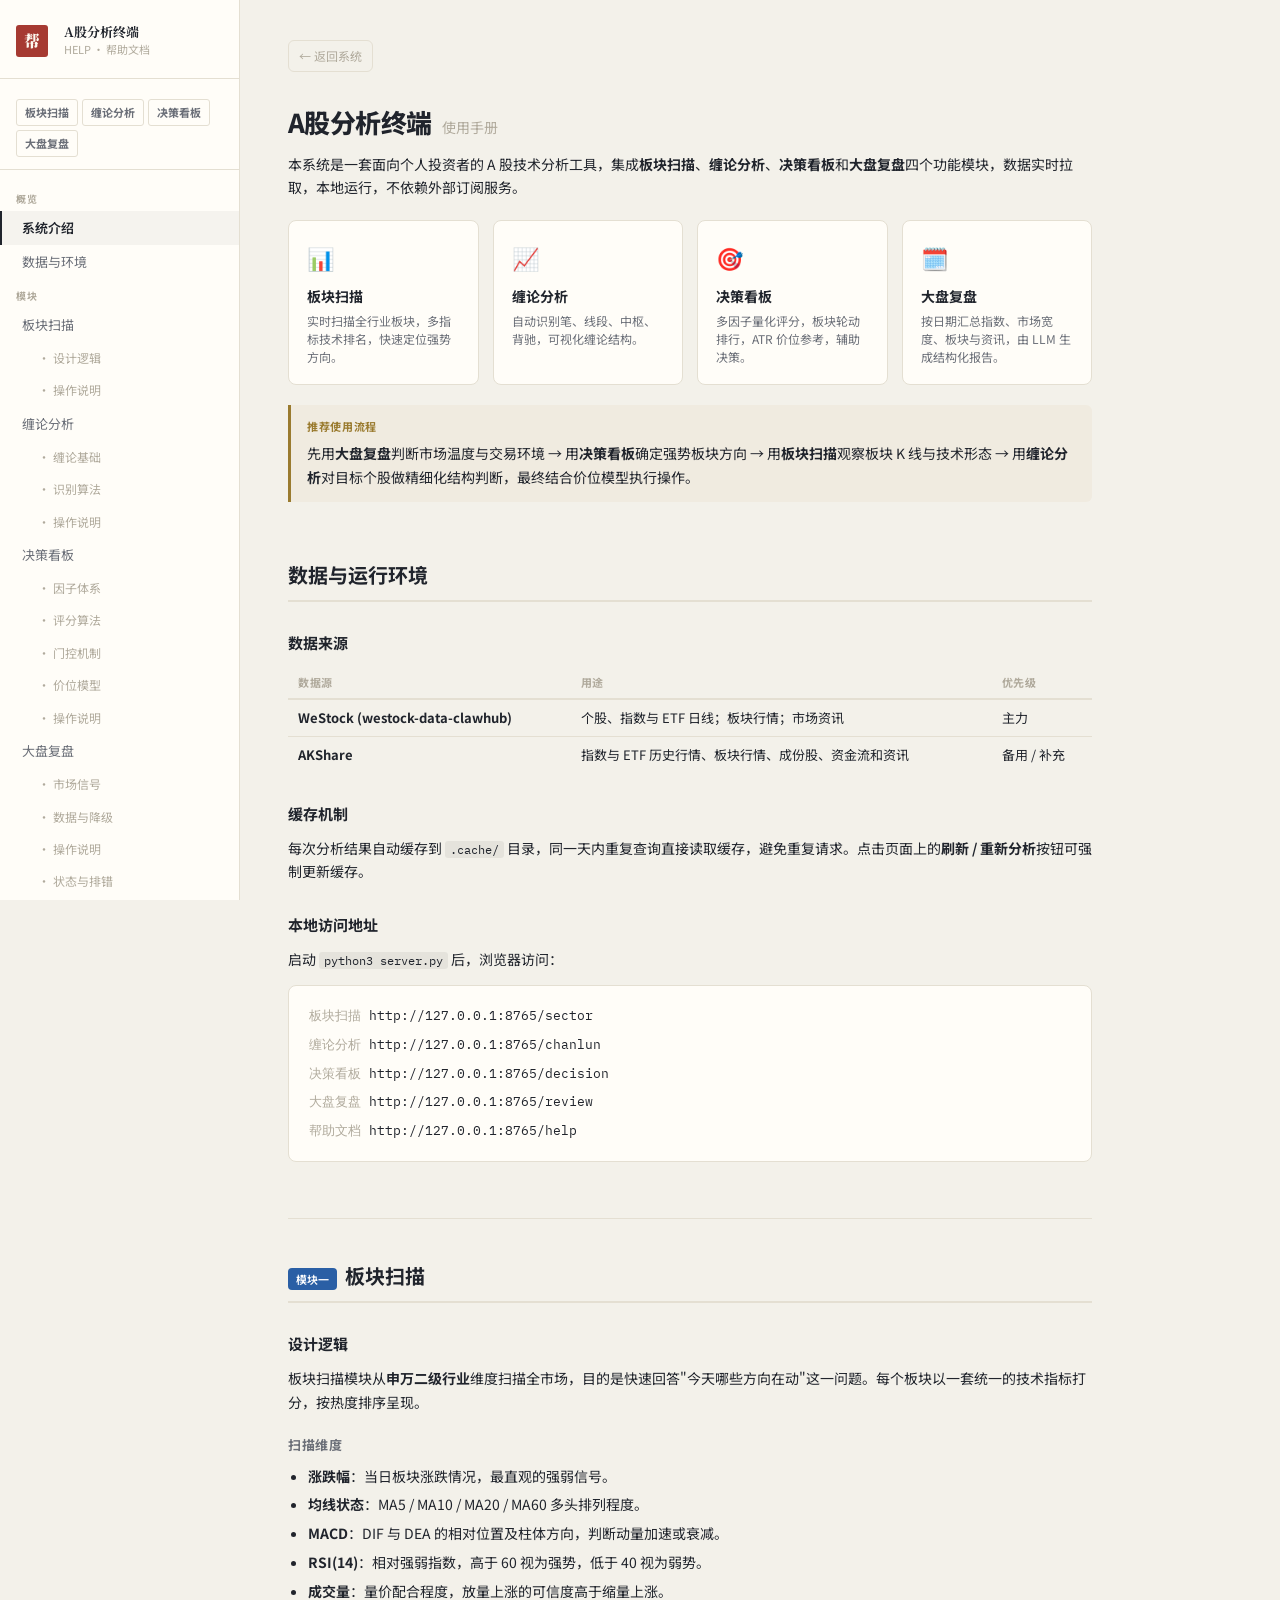
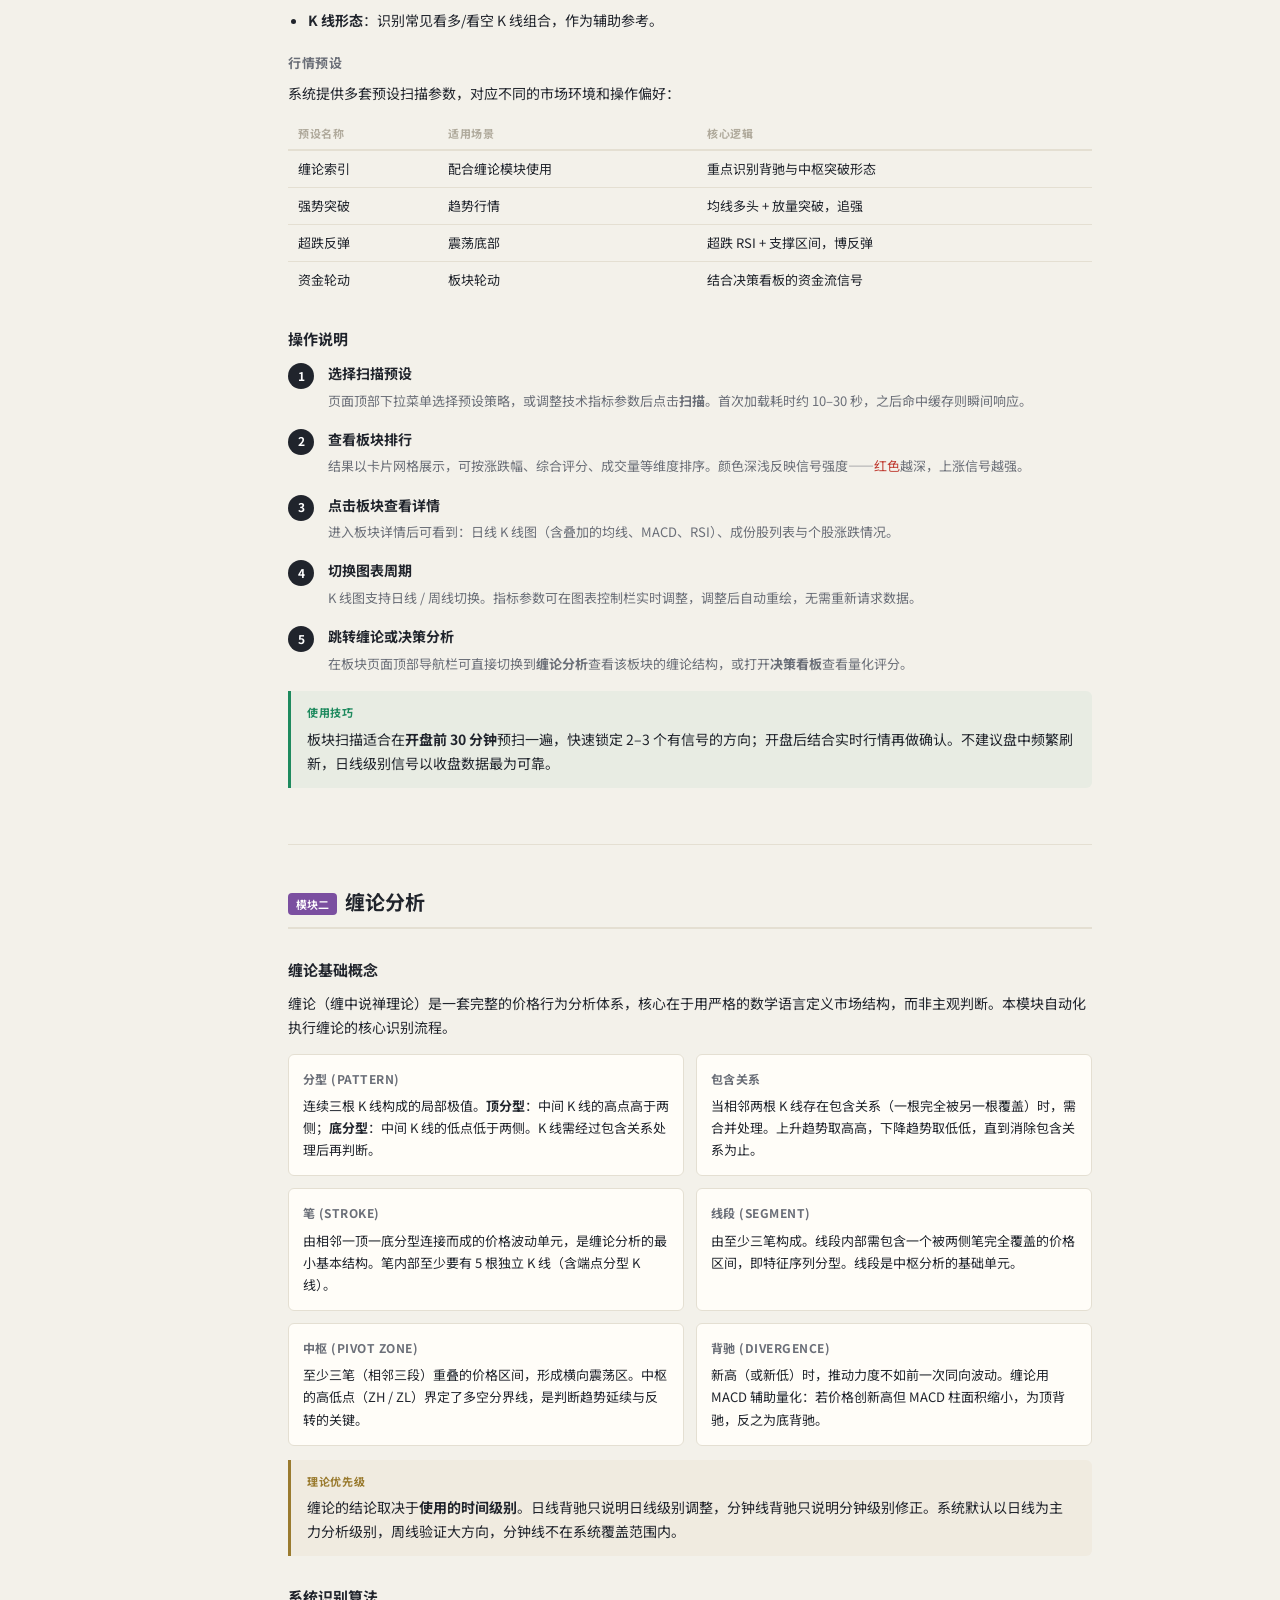
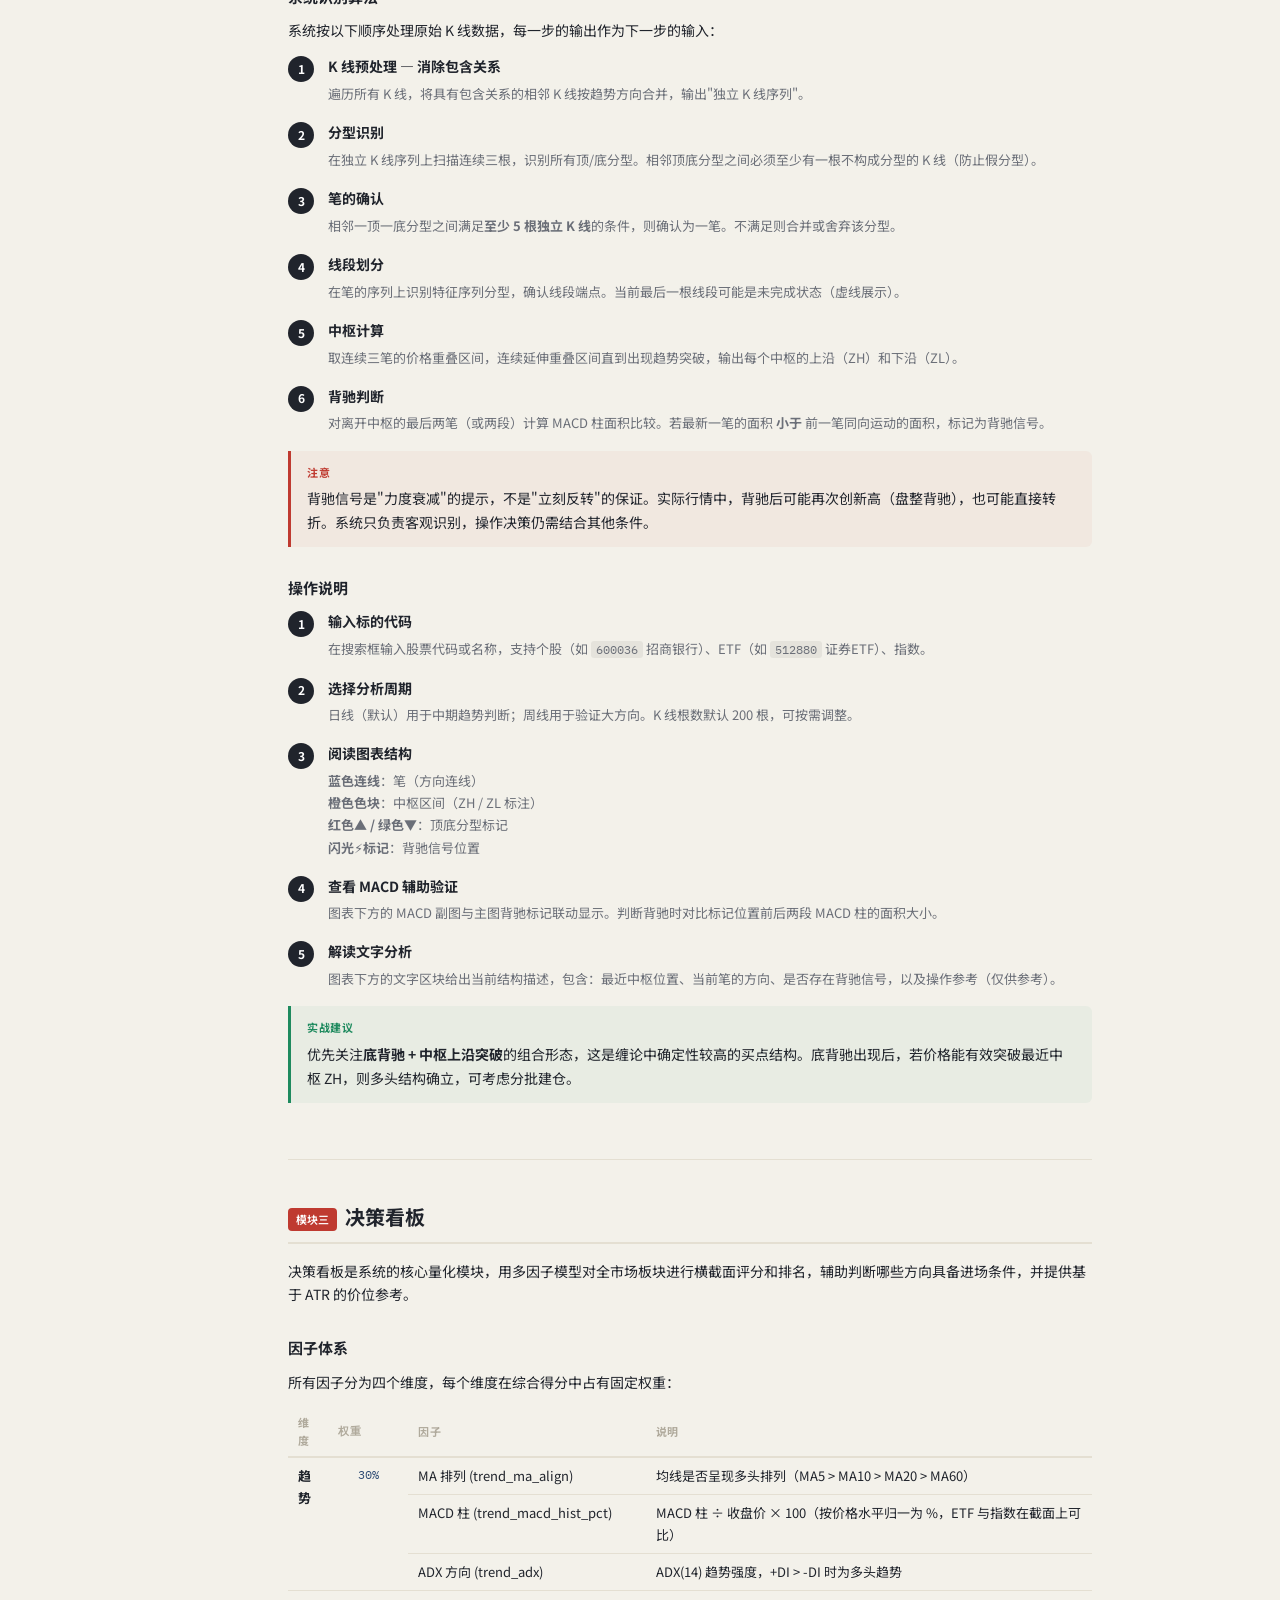
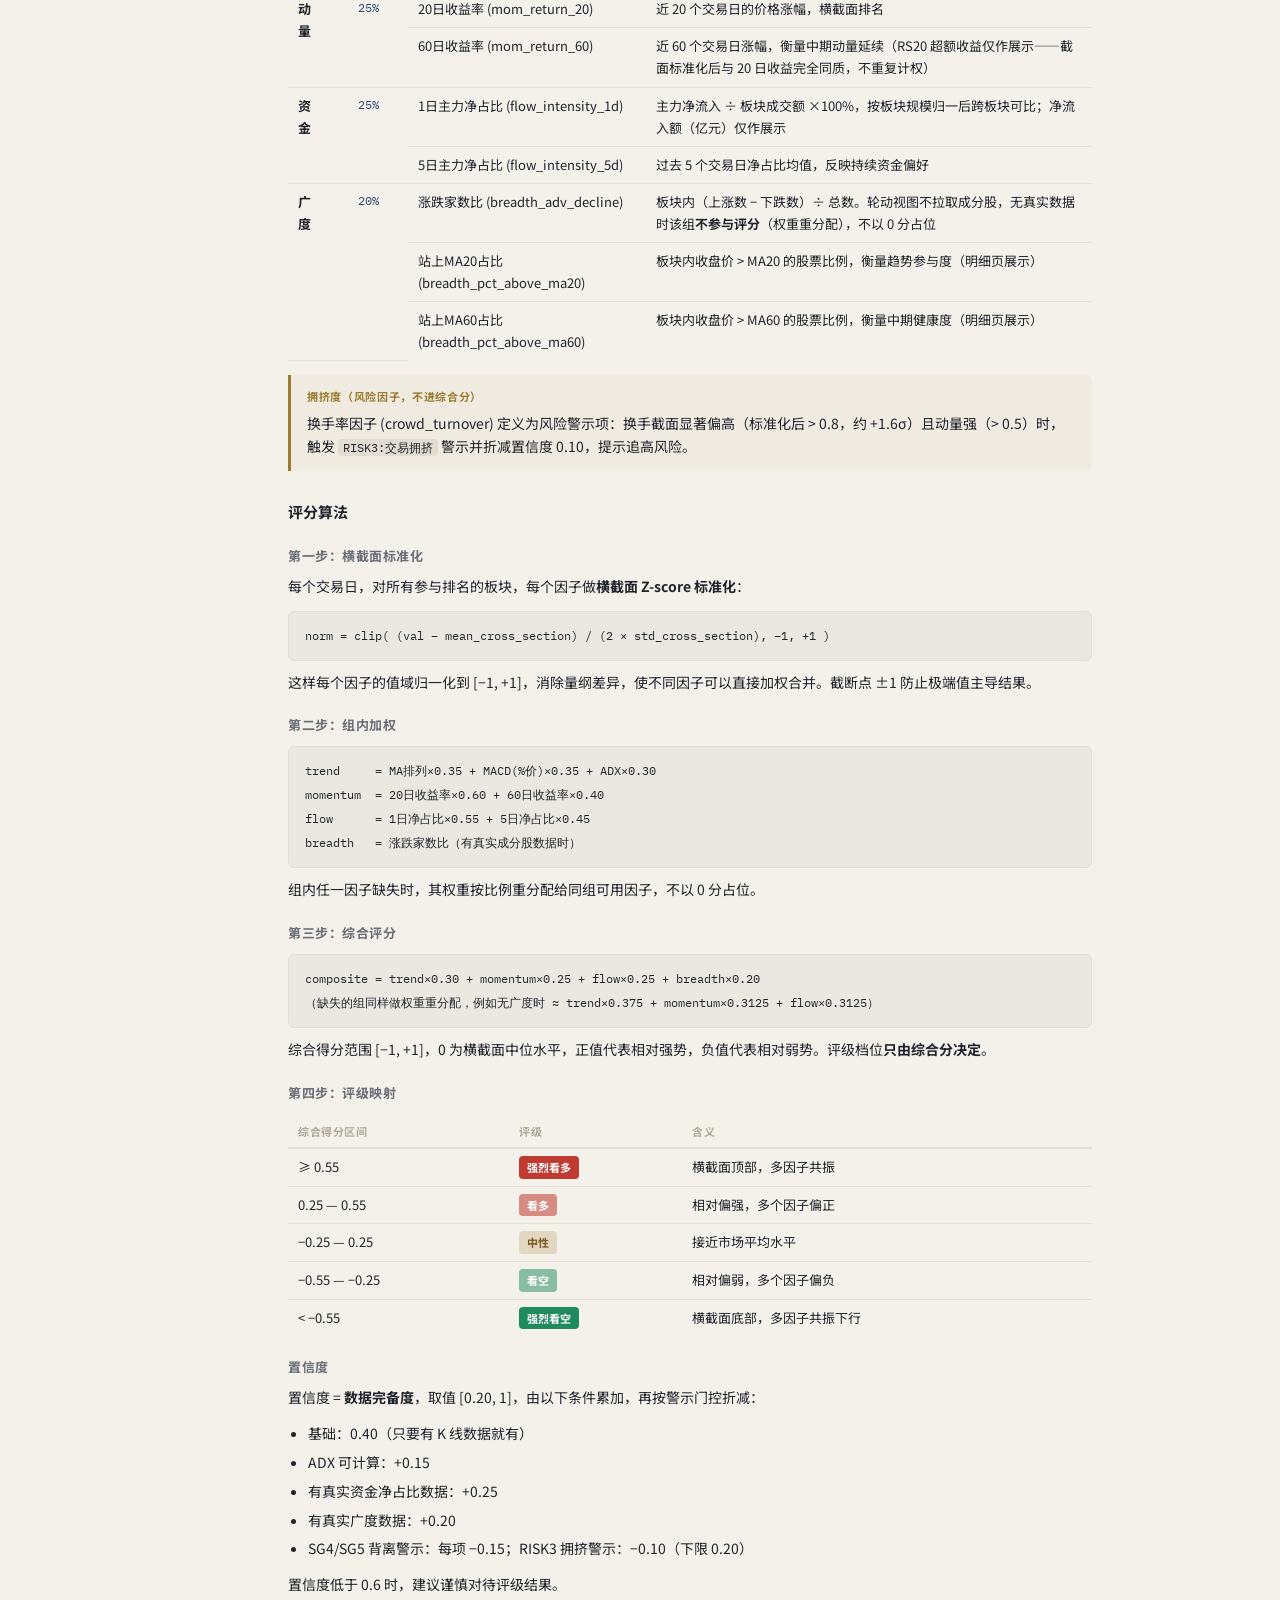
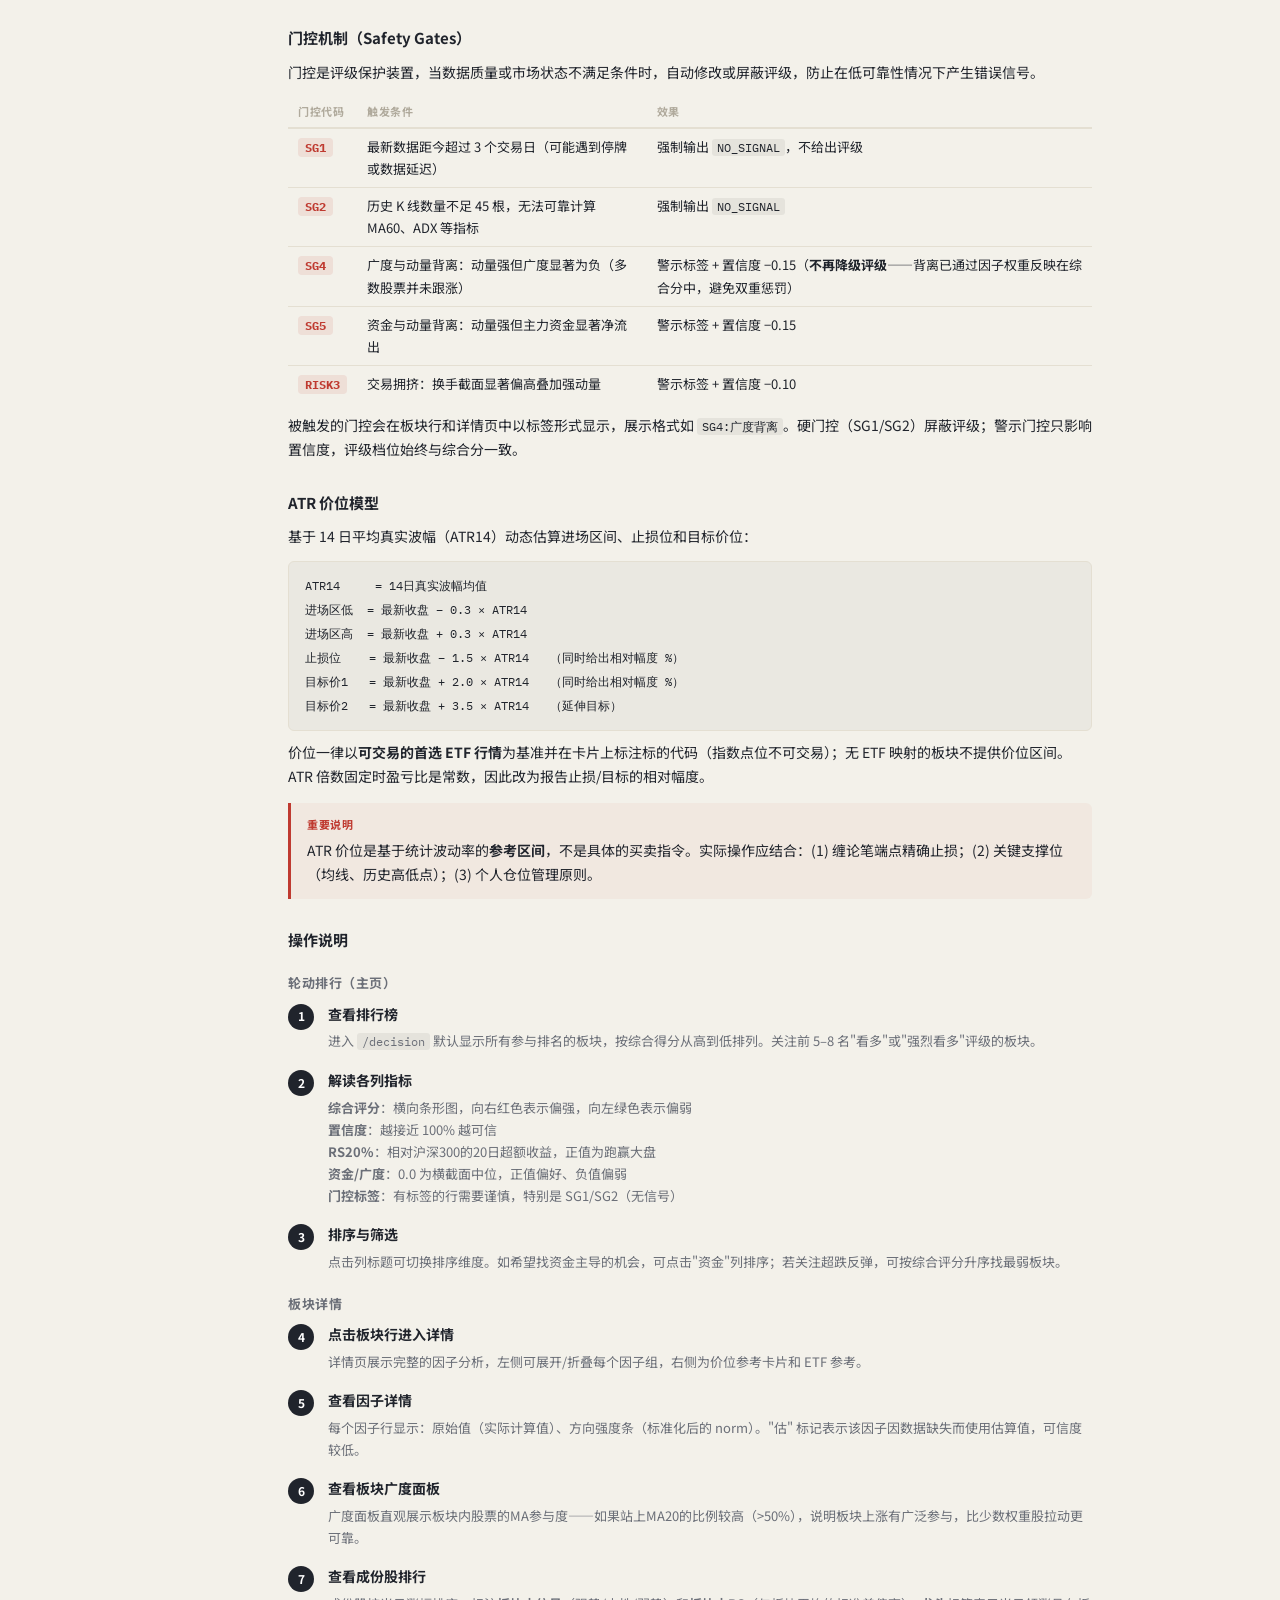
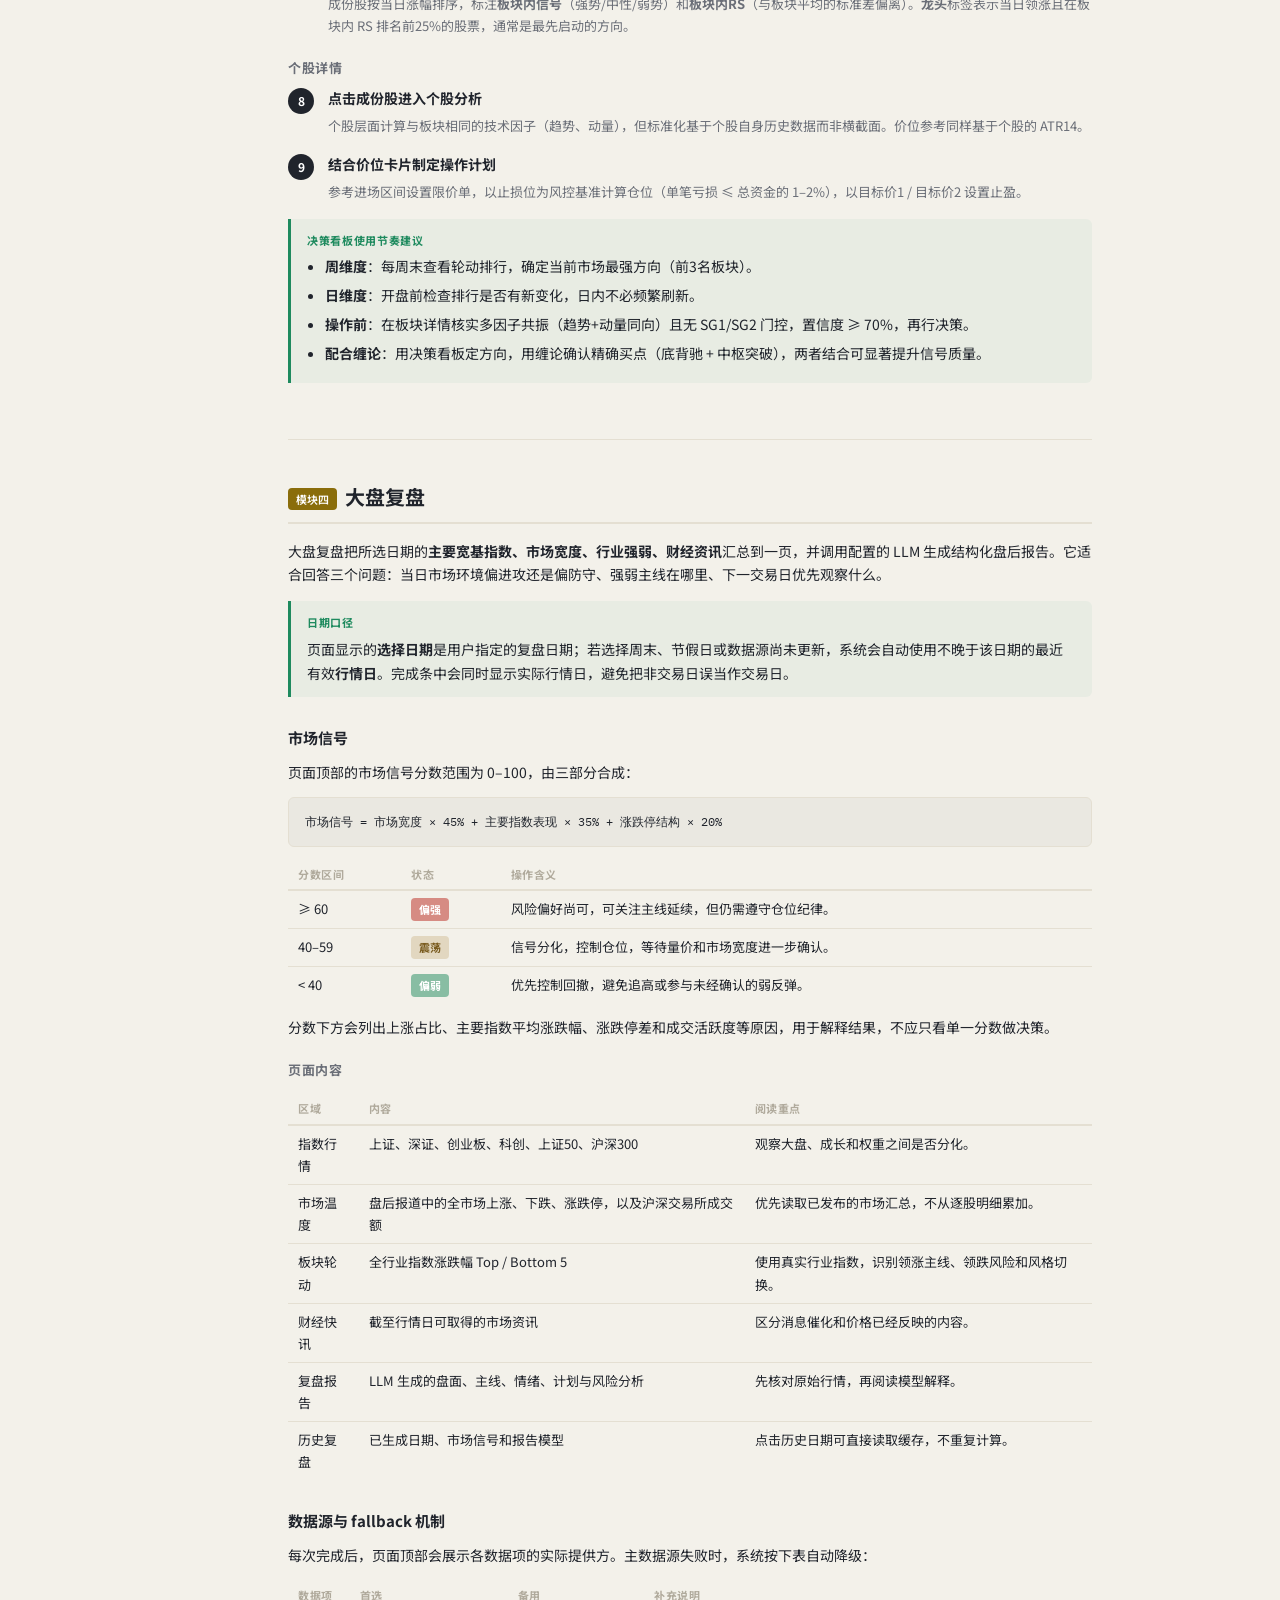
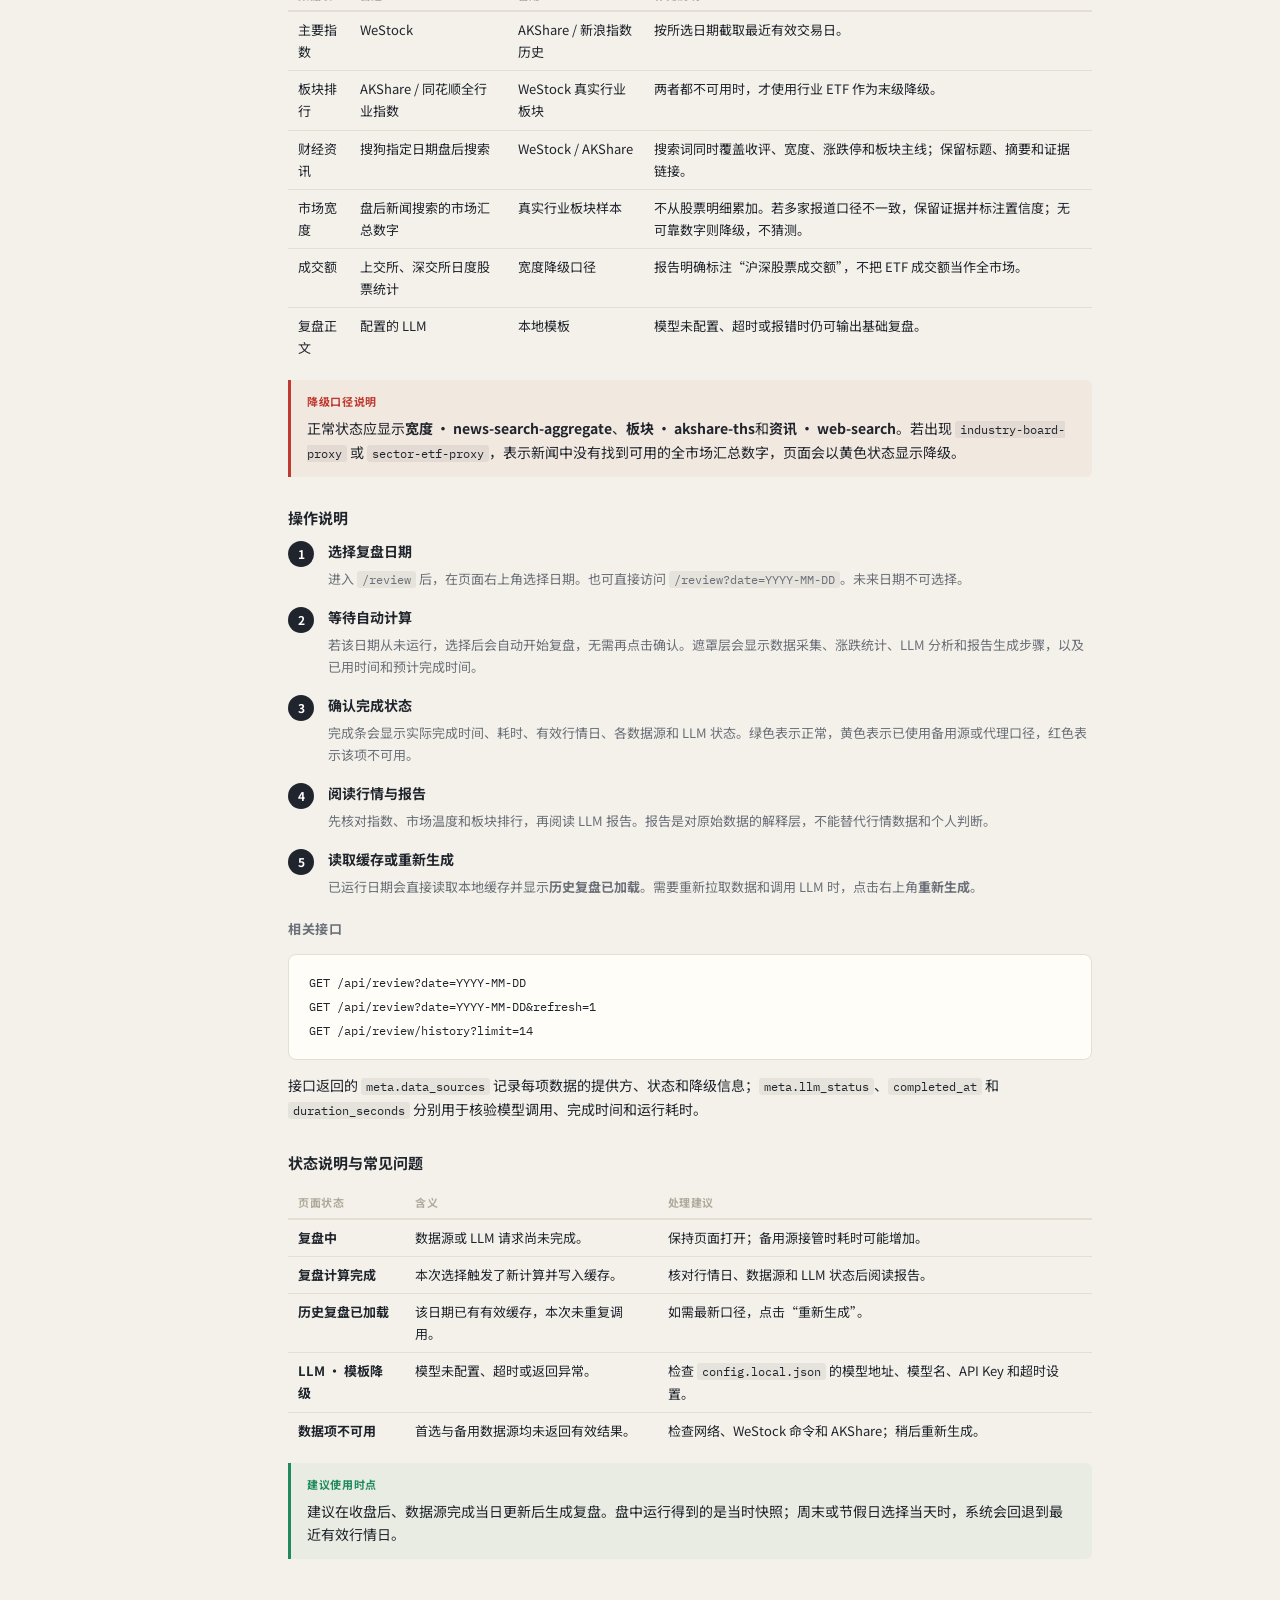
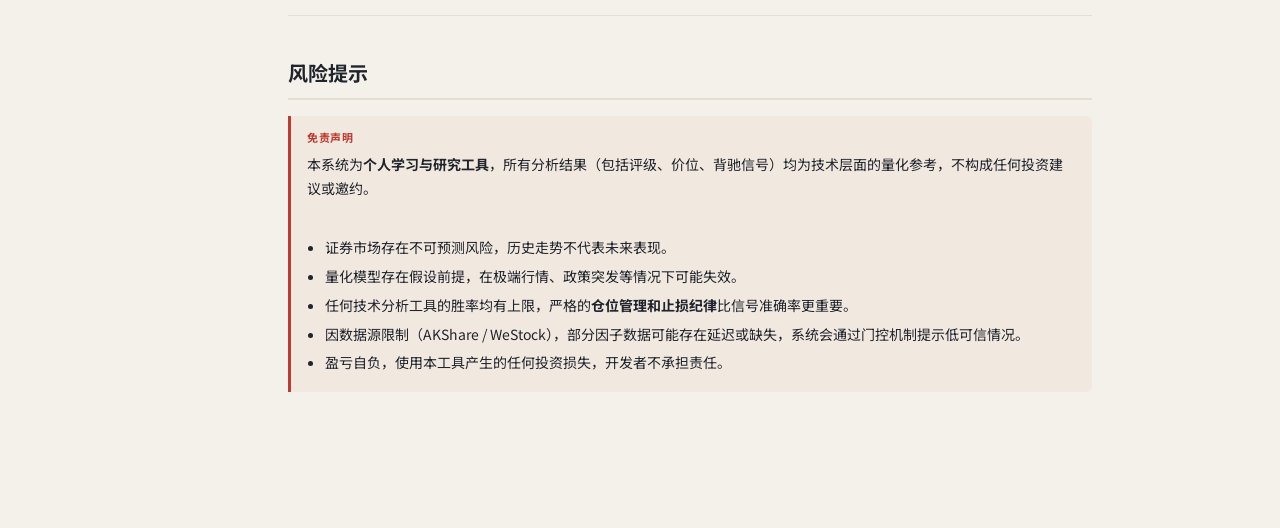
==== help/index.html @ e4bc18b2 "refactor: overhaul factor engine, restore chanlun signals, unify visual system 分析逻辑与金融口径（决策看板）： - 明细" ====
<!DOCTYPE html>
<html lang="zh-CN">
<head>
<meta charset="UTF-8">
<meta name="viewport" content="width=device-width, initial-scale=1.0">
<title>帮助文档 · A股分析终端</title>
<link rel="preconnect" href="https://fonts.googleapis.com">
<link rel="preconnect" href="https://fonts.gstatic.com" crossorigin>
<link href="https://fonts.googleapis.com/css2?family=IBM+Plex+Mono:wght@400;500;600;700&family=Noto+Sans+SC:wght@400;500;700;900&family=Noto+Serif+SC:wght@700;900&display=swap" rel="stylesheet">
<link rel="stylesheet" href="/shared/tokens.css">
<style>
  /* 调色板/字体统一来自 /shared/tokens.css；以下仅为本页历史别名 */
  :root {
    --bg: var(--paper);
    --surface: var(--card);
    --border: var(--hair);
    --hair-strong: #cfc7b6;
    --ink3: var(--faint);
    --blue: var(--navy);
    --sidebar-w: 240px;
  }
  * { box-sizing: border-box; margin: 0; padding: 0; }
  html { scroll-behavior: smooth; }
  body { font-family: var(--sans); background: var(--bg); color: var(--ink); font-size: 14px; line-height: 1.7; }

  /* ── Layout ── */
  .layout { display: flex; min-height: 100vh; }
  .sidebar {
    width: var(--sidebar-w);
    flex-shrink: 0;
    background: var(--surface);
    border-right: 1px solid var(--border);
    position: sticky;
    top: 0;
    height: 100vh;
    overflow-y: auto;
    padding: 24px 0 40px;
  }
  .main { flex: 1; min-width: 0; padding: 40px 48px 80px; max-width: 900px; }

  /* ── Top bar ── */
  .topbar {
    display: flex; align-items: center; gap: 16px;
    padding: 0 16px 20px;
    border-bottom: 1px solid var(--border);
    margin-bottom: 16px;
  }
  .brand-mark {
    width: 32px; height: 32px; border-radius: 3px;
    background: var(--accent); color: #fdf9f0;
    display: flex; align-items: center; justify-content: center;
    font: 900 16px/1 var(--serif); flex-shrink: 0;
  }
  .brand-title { font-weight: 700; font-size: 13px; line-height: 1.2; font-family: var(--serif); }
  .brand-sub { font-size: 11px; color: var(--ink3); }
  .module-nav { padding: 4px 16px 12px; display: flex; flex-wrap: wrap; gap: 4px; border-bottom: 1px solid var(--border); margin-bottom: 12px; }
  .module-nav a {
    font-size: 11px; font-weight: 700; color: var(--ink2); text-decoration: none;
    padding: 3px 8px; border: 1px solid var(--border); border-radius: 3px; background: var(--surface);
  }
  .module-nav a:hover { color: var(--ink); border-color: var(--hair-strong); }

  /* ── Sidebar nav ── */
  .nav-group { padding: 8px 16px 4px; font-size: 10px; font-weight: 700; letter-spacing: 0.08em; color: var(--ink3); text-transform: uppercase; }
  .nav-item { display: block; padding: 6px 20px; font-size: 13px; color: var(--ink2); text-decoration: none; border-left: 2px solid transparent; transition: all 0.12s; }
  .nav-item:hover { color: var(--ink); background: rgba(0,0,0,0.03); }
  .nav-item.active, .nav-item:focus { color: var(--ink); border-left-color: var(--ink); background: rgba(0,0,0,0.04); font-weight: 600; }
  .nav-sub { padding-left: 36px; font-size: 12px; color: var(--ink3); }

  /* ── Back link ── */
  .back-row { margin-bottom: 28px; }
  .back-link { display: inline-flex; align-items: center; gap: 6px; font-size: 12px; color: var(--ink3); text-decoration: none; padding: 5px 10px; border: 1px solid var(--border); border-radius: 6px; transition: all 0.12s; }
  .back-link:hover { color: var(--ink); border-color: var(--hair-strong); background: var(--surface); }

  /* ── Content headings ── */
  .section { margin-bottom: 56px; scroll-margin-top: 24px; }
  h1 { font-size: 26px; font-weight: 800; letter-spacing: -0.02em; margin-bottom: 8px; }
  h1 small { font-size: 14px; font-weight: 400; color: var(--ink3); margin-left: 10px; letter-spacing: 0; }
  h2 { font-size: 20px; font-weight: 700; margin: 40px 0 16px; padding-bottom: 8px; border-bottom: 2px solid var(--border); color: var(--ink); }
  h2 .module-tag { display: inline-block; font-size: 11px; font-weight: 600; padding: 2px 8px; border-radius: 4px; margin-right: 8px; background: var(--ink); color: #fff; vertical-align: middle; }
  h2 .module-tag.scan { background: #2a5fa5; }
  h2 .module-tag.chan { background: #7b4fa0; }
  h2 .module-tag.decision { background: #bf3a30; }
  h2 .module-tag.review { background: #8a6d0b; }
  h3 { font-size: 15px; font-weight: 700; margin: 28px 0 10px; color: var(--ink); }
  h4 { font-size: 13px; font-weight: 700; margin: 20px 0 8px; color: var(--ink2); text-transform: uppercase; letter-spacing: 0.04em; }
  p { margin-bottom: 12px; color: var(--ink); }
  p:last-child { margin-bottom: 0; }
  ul, ol { padding-left: 20px; margin-bottom: 12px; }
  li { margin-bottom: 5px; }
  strong { font-weight: 700; }
  code { font-family: var(--mono); font-size: 12px; background: rgba(0,0,0,0.06); padding: 1px 5px; border-radius: 3px; }

  /* ── Cards and callouts ── */
  .card { background: var(--surface); border: 1px solid var(--border); border-radius: 8px; padding: 16px 20px; margin: 14px 0; }
  .callout { border-left: 3px solid var(--gold); background: rgba(176,136,64,0.06); padding: 12px 16px; border-radius: 0 6px 6px 0; margin: 14px 0; }
  .callout.warn { border-left-color: var(--up); background: rgba(191,58,48,0.05); }
  .callout.tip  { border-left-color: var(--down); background: rgba(30,138,94,0.05); }
  .callout-title { font-size: 11px; font-weight: 700; text-transform: uppercase; letter-spacing: 0.06em; margin-bottom: 6px; color: var(--gold); }
  .callout.warn .callout-title { color: var(--up); }
  .callout.tip  .callout-title { color: var(--down); }

  /* ── Factor / formula table ── */
  .factor-table { width: 100%; border-collapse: collapse; font-size: 13px; margin: 12px 0; }
  .factor-table th { text-align: left; font-size: 11px; font-weight: 700; text-transform: uppercase; letter-spacing: 0.05em; color: var(--ink3); border-bottom: 2px solid var(--border); padding: 6px 10px; }
  .factor-table td { padding: 7px 10px; border-bottom: 1px solid var(--border); vertical-align: top; }
  .factor-table tr:last-child td { border-bottom: none; }
  .factor-table tr:hover td { background: rgba(0,0,0,0.02); }
  .w-label { width: 80px; text-align: center; font-family: var(--mono); font-size: 12px; }
  .tier-badge { display: inline-block; padding: 2px 8px; border-radius: 4px; font-size: 11px; font-weight: 700; }
  .tier-sb { background: rgba(191,58,48,1); color: #fff; }
  .tier-b  { background: rgba(191,58,48,0.55); color: #fff; }
  .tier-n  { background: rgba(176,136,64,0.25); color: #7a5c20; }
  .tier-s  { background: rgba(30,138,94,0.5); color: #fff; }
  .tier-ss { background: rgba(30,138,94,1); color: #fff; }

  /* ── Score formula ── */
  .formula { font-family: var(--mono); font-size: 12px; background: rgba(0,0,0,0.04); border: 1px solid var(--border); border-radius: 6px; padding: 12px 16px; margin: 10px 0; line-height: 2; overflow-x: auto; white-space: pre; }

  /* ── Step flow ── */
  .steps { counter-reset: step; }
  .step { display: flex; gap: 14px; margin-bottom: 16px; }
  .step-num { width: 26px; height: 26px; flex-shrink: 0; border-radius: 50%; background: var(--ink); color: #fff; display: flex; align-items: center; justify-content: center; font-size: 12px; font-weight: 700; margin-top: 1px; }
  .step-body { flex: 1; }
  .step-title { font-weight: 700; margin-bottom: 4px; }
  .step-desc { color: var(--ink2); font-size: 13px; }

  /* ── Gate table ── */
  .gate-code { font-family: var(--mono); font-size: 12px; font-weight: 700; padding: 2px 7px; background: rgba(191,58,48,0.1); color: var(--up); border-radius: 4px; }

  /* ── Chanlun diagram ── */
  .chan-concept { display: grid; grid-template-columns: 1fr 1fr; gap: 12px; margin: 14px 0; }
  .chan-box { background: var(--surface); border: 1px solid var(--border); border-radius: 6px; padding: 14px; }
  .chan-box-title { font-size: 12px; font-weight: 700; color: var(--ink2); text-transform: uppercase; letter-spacing: 0.04em; margin-bottom: 6px; }
  .chan-box p { font-size: 13px; margin: 0; }

  /* ── Module summary cards ── */
  .module-cards { display: grid; grid-template-columns: repeat(4, 1fr); gap: 14px; margin: 20px 0; }
  .module-card { background: var(--surface); border: 1px solid var(--border); border-radius: 8px; padding: 18px; text-decoration: none; color: inherit; transition: all 0.12s; display: block; }
  .module-card:hover { border-color: var(--hair-strong); box-shadow: 0 2px 8px rgba(0,0,0,0.08); }
  .module-card-icon { font-size: 22px; margin-bottom: 8px; }
  .module-card-name { font-weight: 700; font-size: 14px; margin-bottom: 4px; }
  .module-card-desc { font-size: 12px; color: var(--ink2); line-height: 1.5; }

  /* ── Divider ── */
  .divider { border: none; border-top: 1px solid var(--border); margin: 40px 0; }

  /* ── Responsive ── */
  @media (max-width: 768px) {
    .sidebar { display: none; }
    .main { padding: 24px 20px 60px; }
    .module-cards { grid-template-columns: 1fr; }
    .chan-concept { grid-template-columns: 1fr; }
  }
</style>
</head>
<body>
<div class="layout">

<!-- ── Sidebar ── -->
<aside class="sidebar">
  <div class="topbar">
    <div class="brand-mark">帮</div>
    <div>
      <div class="brand-title">A股分析终端</div>
      <div class="brand-sub">HELP · 帮助文档</div>
    </div>
  </div>

  <nav class="module-nav" aria-label="功能模块">
    <a href="/sector">板块扫描</a>
    <a href="/chanlun">缠论分析</a>
    <a href="/decision">决策看板</a>
    <a href="/review">大盘复盘</a>
  </nav>

  <div class="nav-group">概览</div>
  <a class="nav-item" href="#overview">系统介绍</a>
  <a class="nav-item" href="#data">数据与环境</a>

  <div class="nav-group">模块</div>
  <a class="nav-item" href="#scan">板块扫描</a>
  <a class="nav-item nav-sub" href="#scan-design">· 设计逻辑</a>
  <a class="nav-item nav-sub" href="#scan-usage">· 操作说明</a>

  <a class="nav-item" href="#chanlun">缠论分析</a>
  <a class="nav-item nav-sub" href="#chan-theory">· 缠论基础</a>
  <a class="nav-item nav-sub" href="#chan-algo">· 识别算法</a>
  <a class="nav-item nav-sub" href="#chan-usage">· 操作说明</a>

  <a class="nav-item" href="#decision">决策看板</a>
  <a class="nav-item nav-sub" href="#decision-factors">· 因子体系</a>
  <a class="nav-item nav-sub" href="#decision-score">· 评分算法</a>
  <a class="nav-item nav-sub" href="#decision-gates">· 门控机制</a>
  <a class="nav-item nav-sub" href="#decision-price">· 价位模型</a>
  <a class="nav-item nav-sub" href="#decision-usage">· 操作说明</a>

  <a class="nav-item" href="#review">大盘复盘</a>
  <a class="nav-item nav-sub" href="#review-signal">· 市场信号</a>
  <a class="nav-item nav-sub" href="#review-data">· 数据与降级</a>
  <a class="nav-item nav-sub" href="#review-usage">· 操作说明</a>
  <a class="nav-item nav-sub" href="#review-status">· 状态与排错</a>

  <div class="nav-group">参考</div>
  <a class="nav-item" href="#disclaimer">风险提示</a>
</aside>

<!-- ── Main content ── -->
<main class="main">

  <div class="back-row">
    <a class="back-link" href="/sector">← 返回系统</a>
  </div>

  <!-- ── 概览 ── -->
  <div class="section" id="overview">
    <h1>A股分析终端<small>使用手册</small></h1>
    <p>本系统是一套面向个人投资者的 A 股技术分析工具，集成<strong>板块扫描</strong>、<strong>缠论分析</strong>、<strong>决策看板</strong>和<strong>大盘复盘</strong>四个功能模块，数据实时拉取，本地运行，不依赖外部订阅服务。</p>

    <div class="module-cards">
      <a class="module-card" href="#scan">
        <div class="module-card-icon">📊</div>
        <div class="module-card-name">板块扫描</div>
        <div class="module-card-desc">实时扫描全行业板块，多指标技术排名，快速定位强势方向。</div>
      </a>
      <a class="module-card" href="#chanlun">
        <div class="module-card-icon">📈</div>
        <div class="module-card-name">缠论分析</div>
        <div class="module-card-desc">自动识别笔、线段、中枢、背驰，可视化缠论结构。</div>
      </a>
      <a class="module-card" href="#decision">
        <div class="module-card-icon">🎯</div>
        <div class="module-card-name">决策看板</div>
        <div class="module-card-desc">多因子量化评分，板块轮动排行，ATR 价位参考，辅助决策。</div>
      </a>
      <a class="module-card" href="#review">
        <div class="module-card-icon">🗓️</div>
        <div class="module-card-name">大盘复盘</div>
        <div class="module-card-desc">按日期汇总指数、市场宽度、板块与资讯，由 LLM 生成结构化报告。</div>
      </a>
    </div>

    <div class="callout">
      <div class="callout-title">推荐使用流程</div>
      先用<strong>大盘复盘</strong>判断市场温度与交易环境 → 用<strong>决策看板</strong>确定强势板块方向 → 用<strong>板块扫描</strong>观察板块 K 线与技术形态 → 用<strong>缠论分析</strong>对目标个股做精细化结构判断，最终结合价位模型执行操作。
    </div>
  </div>

  <!-- ── 数据与环境 ── -->
  <div class="section" id="data">
    <h2>数据与运行环境</h2>
    <h3>数据来源</h3>
    <table class="factor-table">
      <thead><tr><th>数据源</th><th>用途</th><th>优先级</th></tr></thead>
      <tbody>
        <tr><td><strong>WeStock (westock-data-clawhub)</strong></td><td>个股、指数与 ETF 日线；板块行情；市场资讯</td><td>主力</td></tr>
        <tr><td><strong>AKShare</strong></td><td>指数与 ETF 历史行情、板块行情、成份股、资金流和资讯</td><td>备用 / 补充</td></tr>
      </tbody>
    </table>
    <h3>缓存机制</h3>
    <p>每次分析结果自动缓存到 <code>.cache/</code> 目录，同一天内重复查询直接读取缓存，避免重复请求。点击页面上的<strong>刷新 / 重新分析</strong>按钮可强制更新缓存。</p>
    <h3>本地访问地址</h3>
    <p>启动 <code>python3 server.py</code> 后，浏览器访问：</p>
    <div class="card" style="font-family:var(--mono);font-size:13px;line-height:2.2">
      <span style="color:var(--ink3)">板块扫描  </span> http://127.0.0.1:8765/sector<br>
      <span style="color:var(--ink3)">缠论分析  </span> http://127.0.0.1:8765/chanlun<br>
      <span style="color:var(--ink3)">决策看板  </span> http://127.0.0.1:8765/decision<br>
      <span style="color:var(--ink3)">大盘复盘  </span> http://127.0.0.1:8765/review<br>
      <span style="color:var(--ink3)">帮助文档  </span> http://127.0.0.1:8765/help
    </div>
  </div>

  <hr class="divider">

  <!-- ══════════════ 板块扫描 ══════════════ -->
  <div class="section" id="scan">
    <h2><span class="module-tag scan">模块一</span>板块扫描</h2>

    <div id="scan-design">
      <h3>设计逻辑</h3>
      <p>板块扫描模块从<strong>申万二级行业</strong>维度扫描全市场，目的是快速回答"今天哪些方向在动"这一问题。每个板块以一套统一的技术指标打分，按热度排序呈现。</p>

      <h4>扫描维度</h4>
      <ul>
        <li><strong>涨跌幅</strong>：当日板块涨跌情况，最直观的强弱信号。</li>
        <li><strong>均线状态</strong>：MA5 / MA10 / MA20 / MA60 多头排列程度。</li>
        <li><strong>MACD</strong>：DIF 与 DEA 的相对位置及柱体方向，判断动量加速或衰减。</li>
        <li><strong>RSI(14)</strong>：相对强弱指数，高于 60 视为强势，低于 40 视为弱势。</li>
        <li><strong>成交量</strong>：量价配合程度，放量上涨的可信度高于缩量上涨。</li>
        <li><strong>K 线形态</strong>：识别常见看多/看空 K 线组合，作为辅助参考。</li>
      </ul>

      <h4>行情预设</h4>
      <p>系统提供多套预设扫描参数，对应不同的市场环境和操作偏好：</p>
      <table class="factor-table">
        <thead><tr><th>预设名称</th><th>适用场景</th><th>核心逻辑</th></tr></thead>
        <tbody>
          <tr><td>缠论索引</td><td>配合缠论模块使用</td><td>重点识别背驰与中枢突破形态</td></tr>
          <tr><td>强势突破</td><td>趋势行情</td><td>均线多头 + 放量突破，追强</td></tr>
          <tr><td>超跌反弹</td><td>震荡底部</td><td>超跌 RSI + 支撑区间，博反弹</td></tr>
          <tr><td>资金轮动</td><td>板块轮动</td><td>结合决策看板的资金流信号</td></tr>
        </tbody>
      </table>
    </div>

    <div id="scan-usage">
      <h3>操作说明</h3>
      <div class="steps">
        <div class="step">
          <div class="step-num">1</div>
          <div class="step-body">
            <div class="step-title">选择扫描预设</div>
            <div class="step-desc">页面顶部下拉菜单选择预设策略，或调整技术指标参数后点击<strong>扫描</strong>。首次加载耗时约 10–30 秒，之后命中缓存则瞬间响应。</div>
          </div>
        </div>
        <div class="step">
          <div class="step-num">2</div>
          <div class="step-body">
            <div class="step-title">查看板块排行</div>
            <div class="step-desc">结果以卡片网格展示，可按涨跌幅、综合评分、成交量等维度排序。颜色深浅反映信号强度——<span style="color:var(--up)">红色</span>越深，上涨信号越强。</div>
          </div>
        </div>
        <div class="step">
          <div class="step-num">3</div>
          <div class="step-body">
            <div class="step-title">点击板块查看详情</div>
            <div class="step-desc">进入板块详情后可看到：日线 K 线图（含叠加的均线、MACD、RSI）、成份股列表与个股涨跌情况。</div>
          </div>
        </div>
        <div class="step">
          <div class="step-num">4</div>
          <div class="step-body">
            <div class="step-title">切换图表周期</div>
            <div class="step-desc">K 线图支持日线 / 周线切换。指标参数可在图表控制栏实时调整，调整后自动重绘，无需重新请求数据。</div>
          </div>
        </div>
        <div class="step">
          <div class="step-num">5</div>
          <div class="step-body">
            <div class="step-title">跳转缠论或决策分析</div>
            <div class="step-desc">在板块页面顶部导航栏可直接切换到<strong>缠论分析</strong>查看该板块的缠论结构，或打开<strong>决策看板</strong>查看量化评分。</div>
          </div>
        </div>
      </div>

      <div class="callout tip">
        <div class="callout-title">使用技巧</div>
        板块扫描适合在<strong>开盘前 30 分钟</strong>预扫一遍，快速锁定 2–3 个有信号的方向；开盘后结合实时行情再做确认。不建议盘中频繁刷新，日线级别信号以收盘数据最为可靠。
      </div>
    </div>
  </div>

  <hr class="divider">

  <!-- ══════════════ 缠论分析 ══════════════ -->
  <div class="section" id="chanlun">
    <h2><span class="module-tag chan">模块二</span>缠论分析</h2>

    <div id="chan-theory">
      <h3>缠论基础概念</h3>
      <p>缠论（缠中说禅理论）是一套完整的价格行为分析体系，核心在于用严格的数学语言定义市场结构，而非主观判断。本模块自动化执行缠论的核心识别流程。</p>

      <div class="chan-concept">
        <div class="chan-box">
          <div class="chan-box-title">分型 (Pattern)</div>
          <p>连续三根 K 线构成的局部极值。<strong>顶分型</strong>：中间 K 线的高点高于两侧；<strong>底分型</strong>：中间 K 线的低点低于两侧。K 线需经过包含关系处理后再判断。</p>
        </div>
        <div class="chan-box">
          <div class="chan-box-title">包含关系</div>
          <p>当相邻两根 K 线存在包含关系（一根完全被另一根覆盖）时，需合并处理。上升趋势取高高，下降趋势取低低，直到消除包含关系为止。</p>
        </div>
        <div class="chan-box">
          <div class="chan-box-title">笔 (Stroke)</div>
          <p>由相邻一顶一底分型连接而成的价格波动单元，是缠论分析的最小基本结构。笔内部至少要有 5 根独立 K 线（含端点分型 K 线）。</p>
        </div>
        <div class="chan-box">
          <div class="chan-box-title">线段 (Segment)</div>
          <p>由至少三笔构成。线段内部需包含一个被两侧笔完全覆盖的价格区间，即特征序列分型。线段是中枢分析的基础单元。</p>
        </div>
        <div class="chan-box">
          <div class="chan-box-title">中枢 (Pivot Zone)</div>
          <p>至少三笔（相邻三段）重叠的价格区间，形成横向震荡区。中枢的高低点（ZH / ZL）界定了多空分界线，是判断趋势延续与反转的关键。</p>
        </div>
        <div class="chan-box">
          <div class="chan-box-title">背驰 (Divergence)</div>
          <p>新高（或新低）时，推动力度不如前一次同向波动。缠论用 MACD 辅助量化：若价格创新高但 MACD 柱面积缩小，为顶背驰，反之为底背驰。</p>
        </div>
      </div>

      <div class="callout">
        <div class="callout-title">理论优先级</div>
        缠论的结论取决于<strong>使用的时间级别</strong>。日线背驰只说明日线级别调整，分钟线背驰只说明分钟级别修正。系统默认以日线为主力分析级别，周线验证大方向，分钟线不在系统覆盖范围内。
      </div>
    </div>

    <div id="chan-algo">
      <h3>系统识别算法</h3>
      <p>系统按以下顺序处理原始 K 线数据，每一步的输出作为下一步的输入：</p>

      <div class="steps">
        <div class="step">
          <div class="step-num">1</div>
          <div class="step-body">
            <div class="step-title">K 线预处理 — 消除包含关系</div>
            <div class="step-desc">遍历所有 K 线，将具有包含关系的相邻 K 线按趋势方向合并，输出"独立 K 线序列"。</div>
          </div>
        </div>
        <div class="step">
          <div class="step-num">2</div>
          <div class="step-body">
            <div class="step-title">分型识别</div>
            <div class="step-desc">在独立 K 线序列上扫描连续三根，识别所有顶/底分型。相邻顶底分型之间必须至少有一根不构成分型的 K 线（防止假分型）。</div>
          </div>
        </div>
        <div class="step">
          <div class="step-num">3</div>
          <div class="step-body">
            <div class="step-title">笔的确认</div>
            <div class="step-desc">相邻一顶一底分型之间满足<strong>至少 5 根独立 K 线</strong>的条件，则确认为一笔。不满足则合并或舍弃该分型。</div>
          </div>
        </div>
        <div class="step">
          <div class="step-num">4</div>
          <div class="step-body">
            <div class="step-title">线段划分</div>
            <div class="step-desc">在笔的序列上识别特征序列分型，确认线段端点。当前最后一根线段可能是未完成状态（虚线展示）。</div>
          </div>
        </div>
        <div class="step">
          <div class="step-num">5</div>
          <div class="step-body">
            <div class="step-title">中枢计算</div>
            <div class="step-desc">取连续三笔的价格重叠区间，连续延伸重叠区间直到出现趋势突破，输出每个中枢的上沿（ZH）和下沿（ZL）。</div>
          </div>
        </div>
        <div class="step">
          <div class="step-num">6</div>
          <div class="step-body">
            <div class="step-title">背驰判断</div>
            <div class="step-desc">对离开中枢的最后两笔（或两段）计算 MACD 柱面积比较。若最新一笔的面积 <strong>小于</strong> 前一笔同向运动的面积，标记为背驰信号。</div>
          </div>
        </div>
      </div>

      <div class="callout warn">
        <div class="callout-title">注意</div>
        背驰信号是"力度衰减"的提示，不是"立刻反转"的保证。实际行情中，背驰后可能再次创新高（盘整背驰），也可能直接转折。系统只负责客观识别，操作决策仍需结合其他条件。
      </div>
    </div>

    <div id="chan-usage">
      <h3>操作说明</h3>
      <div class="steps">
        <div class="step">
          <div class="step-num">1</div>
          <div class="step-body">
            <div class="step-title">输入标的代码</div>
            <div class="step-desc">在搜索框输入股票代码或名称，支持个股（如 <code>600036</code> 招商银行）、ETF（如 <code>512880</code> 证券ETF）、指数。</div>
          </div>
        </div>
        <div class="step">
          <div class="step-num">2</div>
          <div class="step-body">
            <div class="step-title">选择分析周期</div>
            <div class="step-desc">日线（默认）用于中期趋势判断；周线用于验证大方向。K 线根数默认 200 根，可按需调整。</div>
          </div>
        </div>
        <div class="step">
          <div class="step-num">3</div>
          <div class="step-body">
            <div class="step-title">阅读图表结构</div>
            <div class="step-desc">
              <strong>蓝色连线</strong>：笔（方向连线）<br>
              <strong>橙色色块</strong>：中枢区间（ZH / ZL 标注）<br>
              <strong>红色▲ / 绿色▼</strong>：顶底分型标记<br>
              <strong>闪光⚡标记</strong>：背驰信号位置
            </div>
          </div>
        </div>
        <div class="step">
          <div class="step-num">4</div>
          <div class="step-body">
            <div class="step-title">查看 MACD 辅助验证</div>
            <div class="step-desc">图表下方的 MACD 副图与主图背驰标记联动显示。判断背驰时对比标记位置前后两段 MACD 柱的面积大小。</div>
          </div>
        </div>
        <div class="step">
          <div class="step-num">5</div>
          <div class="step-body">
            <div class="step-title">解读文字分析</div>
            <div class="step-desc">图表下方的文字区块给出当前结构描述，包含：最近中枢位置、当前笔的方向、是否存在背驰信号，以及操作参考（仅供参考）。</div>
          </div>
        </div>
      </div>

      <div class="callout tip">
        <div class="callout-title">实战建议</div>
        优先关注<strong>底背驰 + 中枢上沿突破</strong>的组合形态，这是缠论中确定性较高的买点结构。底背驰出现后，若价格能有效突破最近中枢 ZH，则多头结构确立，可考虑分批建仓。
      </div>
    </div>
  </div>

  <hr class="divider">

  <!-- ══════════════ 决策看板 ══════════════ -->
  <div class="section" id="decision">
    <h2><span class="module-tag decision">模块三</span>决策看板</h2>

    <p>决策看板是系统的核心量化模块，用多因子模型对全市场板块进行横截面评分和排名，辅助判断哪些方向具备进场条件，并提供基于 ATR 的价位参考。</p>

    <!-- 因子体系 -->
    <div id="decision-factors">
      <h3>因子体系</h3>
      <p>所有因子分为四个维度，每个维度在综合得分中占有固定权重：</p>

      <table class="factor-table">
        <thead>
          <tr><th>维度</th><th class="w-label">权重</th><th>因子</th><th>说明</th></tr>
        </thead>
        <tbody>
          <tr>
            <td rowspan="3"><strong>趋势</strong></td>
            <td rowspan="3" class="w-label" style="color:var(--blue)">30%</td>
            <td>MA 排列 (trend_ma_align)</td><td>均线是否呈现多头排列（MA5 > MA10 > MA20 > MA60）</td>
          </tr>
          <tr>
            <td>MACD 柱 (trend_macd_hist_pct)</td><td>MACD 柱 ÷ 收盘价 × 100（按价格水平归一为 %，ETF 与指数在截面上可比）</td>
          </tr>
          <tr>
            <td>ADX 方向 (trend_adx)</td><td>ADX(14) 趋势强度，+DI > -DI 时为多头趋势</td>
          </tr>
          <tr>
            <td rowspan="2"><strong>动量</strong></td>
            <td rowspan="2" class="w-label" style="color:var(--blue)">25%</td>
            <td>20日收益率 (mom_return_20)</td><td>近 20 个交易日的价格涨幅，横截面排名</td>
          </tr>
          <tr>
            <td>60日收益率 (mom_return_60)</td><td>近 60 个交易日涨幅，衡量中期动量延续（RS20 超额收益仅作展示——截面标准化后与 20 日收益完全同质，不重复计权）</td>
          </tr>
          <tr>
            <td rowspan="2"><strong>资金</strong></td>
            <td rowspan="2" class="w-label" style="color:var(--blue)">25%</td>
            <td>1日主力净占比 (flow_intensity_1d)</td><td>主力净流入 ÷ 板块成交额 ×100%，按板块规模归一后跨板块可比；净流入额（亿元）仅作展示</td>
          </tr>
          <tr>
            <td>5日主力净占比 (flow_intensity_5d)</td><td>过去 5 个交易日净占比均值，反映持续资金偏好</td>
          </tr>
          <tr>
            <td rowspan="3"><strong>广度</strong></td>
            <td rowspan="3" class="w-label" style="color:var(--blue)">20%</td>
            <td>涨跌家数比 (breadth_adv_decline)</td><td>板块内（上涨数 − 下跌数）÷ 总数。轮动视图不拉取成分股，无真实数据时该组<strong>不参与评分</strong>（权重重分配），不以 0 分占位</td>
          </tr>
          <tr>
            <td>站上MA20占比 (breadth_pct_above_ma20)</td><td>板块内收盘价 > MA20 的股票比例，衡量趋势参与度（明细页展示）</td>
          </tr>
          <tr>
            <td>站上MA60占比 (breadth_pct_above_ma60)</td><td>板块内收盘价 > MA60 的股票比例，衡量中期健康度（明细页展示）</td>
          </tr>
        </tbody>
      </table>

      <div class="callout">
        <div class="callout-title">拥挤度（风险因子，不进综合分）</div>
        换手率因子 (crowd_turnover) 定义为风险警示项：换手截面显著偏高（标准化后 > 0.8，约 +1.6σ）且动量强（> 0.5）时，触发 <code>RISK3:交易拥挤</code> 警示并折减置信度 0.10，提示追高风险。
      </div>
    </div>

    <!-- 评分算法 -->
    <div id="decision-score">
      <h3>评分算法</h3>

      <h4>第一步：横截面标准化</h4>
      <p>每个交易日，对所有参与排名的板块，每个因子做<strong>横截面 Z-score 标准化</strong>：</p>
      <div class="formula">norm = clip( (val − mean_cross_section) / (2 × std_cross_section), −1, +1 )</div>
      <p>这样每个因子的值域归一化到 [−1, +1]，消除量纲差异，使不同因子可以直接加权合并。截断点 ±1 防止极端值主导结果。</p>

      <h4>第二步：组内加权</h4>
      <div class="formula">trend     = MA排列×0.35 + MACD(%价)×0.35 + ADX×0.30
momentum  = 20日收益率×0.60 + 60日收益率×0.40
flow      = 1日净占比×0.55 + 5日净占比×0.45
breadth   = 涨跌家数比（有真实成分股数据时）</div>
      <p>组内任一因子缺失时，其权重按比例重分配给同组可用因子，不以 0 分占位。</p>

      <h4>第三步：综合评分</h4>
      <div class="formula">composite = trend×0.30 + momentum×0.25 + flow×0.25 + breadth×0.20
（缺失的组同样做权重重分配，例如无广度时 ≈ trend×0.375 + momentum×0.3125 + flow×0.3125）</div>
      <p>综合得分范围 [−1, +1]，0 为横截面中位水平，正值代表相对强势，负值代表相对弱势。评级档位<strong>只由综合分决定</strong>。</p>

      <h4>第四步：评级映射</h4>
      <table class="factor-table">
        <thead><tr><th>综合得分区间</th><th>评级</th><th>含义</th></tr></thead>
        <tbody>
          <tr><td>≥ 0.55</td><td><span class="tier-badge tier-sb">强烈看多</span></td><td>横截面顶部，多因子共振</td></tr>
          <tr><td>0.25 — 0.55</td><td><span class="tier-badge tier-b">看多</span></td><td>相对偏强，多个因子偏正</td></tr>
          <tr><td>−0.25 — 0.25</td><td><span class="tier-badge tier-n">中性</span></td><td>接近市场平均水平</td></tr>
          <tr><td>−0.55 — −0.25</td><td><span class="tier-badge tier-s">看空</span></td><td>相对偏弱，多个因子偏负</td></tr>
          <tr><td>< −0.55</td><td><span class="tier-badge tier-ss">强烈看空</span></td><td>横截面底部，多因子共振下行</td></tr>
        </tbody>
      </table>

      <h4>置信度</h4>
      <p>置信度 = <strong>数据完备度</strong>，取值 [0.20, 1]，由以下条件累加，再按警示门控折减：</p>
      <ul>
        <li>基础：0.40（只要有 K 线数据就有）</li>
        <li>ADX 可计算：+0.15</li>
        <li>有真实资金净占比数据：+0.25</li>
        <li>有真实广度数据：+0.20</li>
        <li>SG4/SG5 背离警示：每项 −0.15；RISK3 拥挤警示：−0.10（下限 0.20）</li>
      </ul>
      <p>置信度低于 0.6 时，建议谨慎对待评级结果。</p>
    </div>

    <!-- 门控机制 -->
    <div id="decision-gates">
      <h3>门控机制（Safety Gates）</h3>
      <p>门控是评级保护装置，当数据质量或市场状态不满足条件时，自动修改或屏蔽评级，防止在低可靠性情况下产生错误信号。</p>

      <table class="factor-table">
        <thead><tr><th>门控代码</th><th>触发条件</th><th>效果</th></tr></thead>
        <tbody>
          <tr>
            <td><span class="gate-code">SG1</span></td>
            <td>最新数据距今超过 3 个交易日（可能遇到停牌或数据延迟）</td>
            <td>强制输出 <code>NO_SIGNAL</code>，不给出评级</td>
          </tr>
          <tr>
            <td><span class="gate-code">SG2</span></td>
            <td>历史 K 线数量不足 45 根，无法可靠计算 MA60、ADX 等指标</td>
            <td>强制输出 <code>NO_SIGNAL</code></td>
          </tr>
          <tr>
            <td><span class="gate-code">SG4</span></td>
            <td>广度与动量背离：动量强但广度显著为负（多数股票并未跟涨）</td>
            <td>警示标签 + 置信度 −0.15（<strong>不再降级评级</strong>——背离已通过因子权重反映在综合分中，避免双重惩罚）</td>
          </tr>
          <tr>
            <td><span class="gate-code">SG5</span></td>
            <td>资金与动量背离：动量强但主力资金显著净流出</td>
            <td>警示标签 + 置信度 −0.15</td>
          </tr>
          <tr>
            <td><span class="gate-code">RISK3</span></td>
            <td>交易拥挤：换手截面显著偏高叠加强动量</td>
            <td>警示标签 + 置信度 −0.10</td>
          </tr>
        </tbody>
      </table>
      <p>被触发的门控会在板块行和详情页中以标签形式显示，展示格式如 <code>SG4:广度背离</code>。硬门控（SG1/SG2）屏蔽评级；警示门控只影响置信度，评级档位始终与综合分一致。</p>
    </div>

    <!-- 价位模型 -->
    <div id="decision-price">
      <h3>ATR 价位模型</h3>
      <p>基于 14 日平均真实波幅（ATR14）动态估算进场区间、止损位和目标价位：</p>

      <div class="formula">ATR14     = 14日真实波幅均值
进场区低  = 最新收盘 − 0.3 × ATR14
进场区高  = 最新收盘 + 0.3 × ATR14
止损位    = 最新收盘 − 1.5 × ATR14   （同时给出相对幅度 %）
目标价1   = 最新收盘 + 2.0 × ATR14   （同时给出相对幅度 %）
目标价2   = 最新收盘 + 3.5 × ATR14   （延伸目标）</div>
      <p>价位一律以<strong>可交易的首选 ETF 行情</strong>为基准并在卡片上标注标的代码（指数点位不可交易）；无 ETF 映射的板块不提供价位区间。ATR 倍数固定时盈亏比是常数，因此改为报告止损/目标的相对幅度。</p>

      <div class="callout warn">
        <div class="callout-title">重要说明</div>
        ATR 价位是基于统计波动率的<strong>参考区间</strong>，不是具体的买卖指令。实际操作应结合：(1) 缠论笔端点精确止损；(2) 关键支撑位（均线、历史高低点）；(3) 个人仓位管理原则。
      </div>
    </div>

    <!-- 操作说明 -->
    <div id="decision-usage">
      <h3>操作说明</h3>

      <h4>轮动排行（主页）</h4>
      <div class="steps">
        <div class="step">
          <div class="step-num">1</div>
          <div class="step-body">
            <div class="step-title">查看排行榜</div>
            <div class="step-desc">进入 <code>/decision</code> 默认显示所有参与排名的板块，按综合得分从高到低排列。关注前 5–8 名"看多"或"强烈看多"评级的板块。</div>
          </div>
        </div>
        <div class="step">
          <div class="step-num">2</div>
          <div class="step-body">
            <div class="step-title">解读各列指标</div>
            <div class="step-desc">
              <strong>综合评分</strong>：横向条形图，向右红色表示偏强，向左绿色表示偏弱<br>
              <strong>置信度</strong>：越接近 100% 越可信<br>
              <strong>RS20%</strong>：相对沪深300的20日超额收益，正值为跑赢大盘<br>
              <strong>资金/广度</strong>：0.0 为横截面中位，正值偏好、负值偏弱<br>
              <strong>门控标签</strong>：有标签的行需要谨慎，特别是 SG1/SG2（无信号）
            </div>
          </div>
        </div>
        <div class="step">
          <div class="step-num">3</div>
          <div class="step-body">
            <div class="step-title">排序与筛选</div>
            <div class="step-desc">点击列标题可切换排序维度。如希望找资金主导的机会，可点击"资金"列排序；若关注超跌反弹，可按综合评分升序找最弱板块。</div>
          </div>
        </div>
      </div>

      <h4>板块详情</h4>
      <div class="steps">
        <div class="step">
          <div class="step-num">4</div>
          <div class="step-body">
            <div class="step-title">点击板块行进入详情</div>
            <div class="step-desc">详情页展示完整的因子分析，左侧可展开/折叠每个因子组，右侧为价位参考卡片和 ETF 参考。</div>
          </div>
        </div>
        <div class="step">
          <div class="step-num">5</div>
          <div class="step-body">
            <div class="step-title">查看因子详情</div>
            <div class="step-desc">每个因子行显示：原始值（实际计算值）、方向强度条（标准化后的 norm）。"估" 标记表示该因子因数据缺失而使用估算值，可信度较低。</div>
          </div>
        </div>
        <div class="step">
          <div class="step-num">6</div>
          <div class="step-body">
            <div class="step-title">查看板块广度面板</div>
            <div class="step-desc">广度面板直观展示板块内股票的MA参与度——如果站上MA20的比例较高（>50%），说明板块上涨有广泛参与，比少数权重股拉动更可靠。</div>
          </div>
        </div>
        <div class="step">
          <div class="step-num">7</div>
          <div class="step-body">
            <div class="step-title">查看成份股排行</div>
            <div class="step-desc">成份股按当日涨幅排序，标注<strong>板块内信号</strong>（强势/中性/弱势）和<strong>板块内RS</strong>（与板块平均的标准差偏离）。<strong>龙头</strong>标签表示当日领涨且在板块内 RS 排名前25%的股票，通常是最先启动的方向。</div>
          </div>
        </div>
      </div>

      <h4>个股详情</h4>
      <div class="steps">
        <div class="step">
          <div class="step-num">8</div>
          <div class="step-body">
            <div class="step-title">点击成份股进入个股分析</div>
            <div class="step-desc">个股层面计算与板块相同的技术因子（趋势、动量），但标准化基于个股自身历史数据而非横截面。价位参考同样基于个股的 ATR14。</div>
          </div>
        </div>
        <div class="step">
          <div class="step-num">9</div>
          <div class="step-body">
            <div class="step-title">结合价位卡片制定操作计划</div>
            <div class="step-desc">参考进场区间设置限价单，以止损位为风控基准计算仓位（单笔亏损 ≤ 总资金的 1–2%），以目标价1 / 目标价2 设置止盈。</div>
          </div>
        </div>
      </div>

      <div class="callout tip">
        <div class="callout-title">决策看板使用节奏建议</div>
        <ul style="margin:0;padding-left:18px">
          <li><strong>周维度</strong>：每周末查看轮动排行，确定当前市场最强方向（前3名板块）。</li>
          <li><strong>日维度</strong>：开盘前检查排行是否有新变化，日内不必频繁刷新。</li>
          <li><strong>操作前</strong>：在板块详情核实多因子共振（趋势+动量同向）且无 SG1/SG2 门控，置信度 ≥ 70%，再行决策。</li>
          <li><strong>配合缠论</strong>：用决策看板定方向，用缠论确认精确买点（底背驰 + 中枢突破），两者结合可显著提升信号质量。</li>
        </ul>
      </div>
    </div>
  </div>

  <hr class="divider">

  <!-- ══════════════ 大盘复盘 ══════════════ -->
  <div class="section" id="review">
    <h2><span class="module-tag review">模块四</span>大盘复盘</h2>

    <p>大盘复盘把所选日期的<strong>主要宽基指数、市场宽度、行业强弱、财经资讯</strong>汇总到一页，并调用配置的 LLM 生成结构化盘后报告。它适合回答三个问题：当日市场环境偏进攻还是偏防守、强弱主线在哪里、下一交易日优先观察什么。</p>

    <div class="callout tip">
      <div class="callout-title">日期口径</div>
      页面显示的<strong>选择日期</strong>是用户指定的复盘日期；若选择周末、节假日或数据源尚未更新，系统会自动使用不晚于该日期的最近有效<strong>行情日</strong>。完成条中会同时显示实际行情日，避免把非交易日误当作交易日。
    </div>

    <div id="review-signal">
      <h3>市场信号</h3>
      <p>页面顶部的市场信号分数范围为 0–100，由三部分合成：</p>
      <div class="formula">市场信号 = 市场宽度 × 45% + 主要指数表现 × 35% + 涨跌停结构 × 20%</div>
      <table class="factor-table">
        <thead><tr><th>分数区间</th><th>状态</th><th>操作含义</th></tr></thead>
        <tbody>
          <tr><td>≥ 60</td><td><span class="tier-badge tier-b">偏强</span></td><td>风险偏好尚可，可关注主线延续，但仍需遵守仓位纪律。</td></tr>
          <tr><td>40–59</td><td><span class="tier-badge tier-n">震荡</span></td><td>信号分化，控制仓位，等待量价和市场宽度进一步确认。</td></tr>
          <tr><td>&lt; 40</td><td><span class="tier-badge tier-s">偏弱</span></td><td>优先控制回撤，避免追高或参与未经确认的弱反弹。</td></tr>
        </tbody>
      </table>
      <p>分数下方会列出上涨占比、主要指数平均涨跌幅、涨跌停差和成交活跃度等原因，用于解释结果，不应只看单一分数做决策。</p>

      <h4>页面内容</h4>
      <table class="factor-table">
        <thead><tr><th>区域</th><th>内容</th><th>阅读重点</th></tr></thead>
        <tbody>
          <tr><td>指数行情</td><td>上证、深证、创业板、科创、上证50、沪深300</td><td>观察大盘、成长和权重之间是否分化。</td></tr>
          <tr><td>市场温度</td><td>盘后报道中的全市场上涨、下跌、涨跌停，以及沪深交易所成交额</td><td>优先读取已发布的市场汇总，不从逐股明细累加。</td></tr>
          <tr><td>板块轮动</td><td>全行业指数涨跌幅 Top / Bottom 5</td><td>使用真实行业指数，识别领涨主线、领跌风险和风格切换。</td></tr>
          <tr><td>财经快讯</td><td>截至行情日可取得的市场资讯</td><td>区分消息催化和价格已经反映的内容。</td></tr>
          <tr><td>复盘报告</td><td>LLM 生成的盘面、主线、情绪、计划与风险分析</td><td>先核对原始行情，再阅读模型解释。</td></tr>
          <tr><td>历史复盘</td><td>已生成日期、市场信号和报告模型</td><td>点击历史日期可直接读取缓存，不重复计算。</td></tr>
        </tbody>
      </table>
    </div>

    <div id="review-data">
      <h3>数据源与 fallback 机制</h3>
      <p>每次完成后，页面顶部会展示各数据项的实际提供方。主数据源失败时，系统按下表自动降级：</p>
      <table class="factor-table">
        <thead><tr><th>数据项</th><th>首选</th><th>备用</th><th>补充说明</th></tr></thead>
        <tbody>
          <tr><td>主要指数</td><td>WeStock</td><td>AKShare / 新浪指数历史</td><td>按所选日期截取最近有效交易日。</td></tr>
          <tr><td>板块排行</td><td>AKShare / 同花顺全行业指数</td><td>WeStock 真实行业板块</td><td>两者都不可用时，才使用行业 ETF 作为末级降级。</td></tr>
          <tr><td>财经资讯</td><td>搜狗指定日期盘后搜索</td><td>WeStock / AKShare</td><td>搜索词同时覆盖收评、宽度、涨跌停和板块主线；保留标题、摘要和证据链接。</td></tr>
          <tr><td>市场宽度</td><td>盘后新闻搜索的市场汇总数字</td><td>真实行业板块样本</td><td>不从股票明细累加。若多家报道口径不一致，保留证据并标注置信度；无可靠数字则降级，不猜测。</td></tr>
          <tr><td>成交额</td><td>上交所、深交所日度股票统计</td><td>宽度降级口径</td><td>报告明确标注“沪深股票成交额”，不把 ETF 成交额当作全市场。</td></tr>
          <tr><td>复盘正文</td><td>配置的 LLM</td><td>本地模板</td><td>模型未配置、超时或报错时仍可输出基础复盘。</td></tr>
        </tbody>
      </table>

      <div class="callout warn">
        <div class="callout-title">降级口径说明</div>
        正常状态应显示<strong>宽度 · news-search-aggregate</strong>、<strong>板块 · akshare-ths</strong>和<strong>资讯 · web-search</strong>。若出现 <code>industry-board-proxy</code> 或 <code>sector-etf-proxy</code>，表示新闻中没有找到可用的全市场汇总数字，页面会以黄色状态显示降级。
      </div>
    </div>

    <div id="review-usage">
      <h3>操作说明</h3>
      <div class="steps">
        <div class="step">
          <div class="step-num">1</div>
          <div class="step-body">
            <div class="step-title">选择复盘日期</div>
            <div class="step-desc">进入 <code>/review</code> 后，在页面右上角选择日期。也可直接访问 <code>/review?date=YYYY-MM-DD</code>。未来日期不可选择。</div>
          </div>
        </div>
        <div class="step">
          <div class="step-num">2</div>
          <div class="step-body">
            <div class="step-title">等待自动计算</div>
            <div class="step-desc">若该日期从未运行，选择后会自动开始复盘，无需再点击确认。遮罩层会显示数据采集、涨跌统计、LLM 分析和报告生成步骤，以及已用时间和预计完成时间。</div>
          </div>
        </div>
        <div class="step">
          <div class="step-num">3</div>
          <div class="step-body">
            <div class="step-title">确认完成状态</div>
            <div class="step-desc">完成条会显示实际完成时间、耗时、有效行情日、各数据源和 LLM 状态。绿色表示正常，黄色表示已使用备用源或代理口径，红色表示该项不可用。</div>
          </div>
        </div>
        <div class="step">
          <div class="step-num">4</div>
          <div class="step-body">
            <div class="step-title">阅读行情与报告</div>
            <div class="step-desc">先核对指数、市场温度和板块排行，再阅读 LLM 报告。报告是对原始数据的解释层，不能替代行情数据和个人判断。</div>
          </div>
        </div>
        <div class="step">
          <div class="step-num">5</div>
          <div class="step-body">
            <div class="step-title">读取缓存或重新生成</div>
            <div class="step-desc">已运行日期会直接读取本地缓存并显示<strong>历史复盘已加载</strong>。需要重新拉取数据和调用 LLM 时，点击右上角<strong>重新生成</strong>。</div>
          </div>
        </div>
      </div>

      <h4>相关接口</h4>
      <div class="card" style="font-family:var(--mono);font-size:12px;line-height:2">
        GET /api/review?date=YYYY-MM-DD<br>
        GET /api/review?date=YYYY-MM-DD&amp;refresh=1<br>
        GET /api/review/history?limit=14
      </div>
      <p>接口返回的 <code>meta.data_sources</code> 记录每项数据的提供方、状态和降级信息；<code>meta.llm_status</code>、<code>completed_at</code> 和 <code>duration_seconds</code> 分别用于核验模型调用、完成时间和运行耗时。</p>
    </div>

    <div id="review-status">
      <h3>状态说明与常见问题</h3>
      <table class="factor-table">
        <thead><tr><th>页面状态</th><th>含义</th><th>处理建议</th></tr></thead>
        <tbody>
          <tr><td><strong>复盘中</strong></td><td>数据源或 LLM 请求尚未完成。</td><td>保持页面打开；备用源接管时耗时可能增加。</td></tr>
          <tr><td><strong>复盘计算完成</strong></td><td>本次选择触发了新计算并写入缓存。</td><td>核对行情日、数据源和 LLM 状态后阅读报告。</td></tr>
          <tr><td><strong>历史复盘已加载</strong></td><td>该日期已有有效缓存，本次未重复调用。</td><td>如需最新口径，点击“重新生成”。</td></tr>
          <tr><td><strong>LLM · 模板降级</strong></td><td>模型未配置、超时或返回异常。</td><td>检查 <code>config.local.json</code> 的模型地址、模型名、API Key 和超时设置。</td></tr>
          <tr><td><strong>数据项不可用</strong></td><td>首选与备用数据源均未返回有效结果。</td><td>检查网络、WeStock 命令和 AKShare；稍后重新生成。</td></tr>
        </tbody>
      </table>

      <div class="callout tip">
        <div class="callout-title">建议使用时点</div>
        建议在收盘后、数据源完成当日更新后生成复盘。盘中运行得到的是当时快照；周末或节假日选择当天时，系统会回退到最近有效行情日。
      </div>
    </div>
  </div>

  <hr class="divider">

  <!-- ── 风险提示 ── -->
  <div class="section" id="disclaimer">
    <h2>风险提示</h2>
    <div class="callout warn">
      <div class="callout-title">免责声明</div>
      <p>本系统为<strong>个人学习与研究工具</strong>，所有分析结果（包括评级、价位、背驰信号）均为技术层面的量化参考，不构成任何投资建议或邀约。</p>
      <br>
      <ul style="margin:0;padding-left:18px">
        <li>证券市场存在不可预测风险，历史走势不代表未来表现。</li>
        <li>量化模型存在假设前提，在极端行情、政策突发等情况下可能失效。</li>
        <li>任何技术分析工具的胜率均有上限，严格的<strong>仓位管理和止损纪律</strong>比信号准确率更重要。</li>
        <li>因数据源限制（AKShare / WeStock），部分因子数据可能存在延迟或缺失，系统会通过门控机制提示低可信情况。</li>
        <li>盈亏自负，使用本工具产生的任何投资损失，开发者不承担责任。</li>
      </ul>
    </div>
  </div>

</main>
</div>

<script>
// Highlight active sidebar item based on scroll position
const navItems = document.querySelectorAll('.nav-item');
const sections = document.querySelectorAll('.section, [id]');

const observer = new IntersectionObserver((entries) => {
  entries.forEach(entry => {
    if (entry.isIntersecting) {
      const id = entry.target.id;
      navItems.forEach(a => {
        a.classList.toggle('active', a.getAttribute('href') === '#' + id);
      });
    }
  });
}, { rootMargin: '-20% 0px -70% 0px' });

document.querySelectorAll('[id]').forEach(el => observer.observe(el));
</script>
</body>
</html>
---- shared/tokens.css ----
/* ============================================================
   A股分析终端 · 共享设计令牌（唯一来源）
   五个页面（板块扫描 / 缠论 / 决策 / 复盘 / 帮助）统一引入。
   页面自有 styles.css 不得重复定义 :root 调色板。
   ============================================================ */
:root {
  /* 基础色板 · paper 纸面浅色系 */
  --paper: #f3f1ea;   /* 页面底 */
  --card: #fffdf8;    /* 卡片底 */
  --ink: #20242c;     /* 主文字 */
  --ink2: #6b6f78;    /* 次文字 */
  --faint: #b0aa9c;   /* 弱文字 */
  --hair: #e4dfd2;    /* 分隔线 */
  --accent: #a63a32;  /* 品牌红 */
  --gold: #9a7b2f;    /* 强调金（中性/观察） */
  --navy: #2c4a73;    /* 强调蓝（链接/参考线） */

  /* 涨跌语义 · A股 涨红跌绿（全站唯一涨跌色来源） */
  --up: #bf3a30;
  --up-deep: #9d2d26;
  --up-soft: rgba(191, 58, 48, 0.09);
  --down: #1e8a5e;
  --down-deep: #146846;
  --down-soft: rgba(30, 138, 94, 0.09);

  /* 服务/运行状态色（与涨跌语义区分：ok 是运行健康，不是"跌"） */
  --ok: #2e7d4f;
  --warn: #c58a20;
  --err: var(--accent);

  /* 图表辅助色 */
  --chart-ma5: var(--gold);
  --chart-ma20: var(--navy);
  --chart-grid: #ebe6d9;

  /* 热力图色带端点（R,G,B 三元组，供 JS 插值与 CSS rgb(var()) 使用） */
  --heat-up-weak: 232, 150, 148;
  --heat-up-strong: 178, 33, 31;
  --heat-down-weak: 120, 190, 155;
  --heat-down-strong: 0, 110, 71;
  --heat-flat: 150, 162, 184;

  /* 字体 */
  --serif: 'Noto Serif SC', 'Songti SC', serif;
  --sans: 'Noto Sans SC', 'PingFang SC', system-ui, sans-serif;
  --mono: 'IBM Plex Mono', ui-monospace, SFMono-Regular, Menlo, monospace;

  /* 间距与圆角（两档圆角：控件 4px / 卡片 6px） */
  --sp-1: 4px;
  --sp-2: 8px;
  --sp-3: 12px;
  --sp-4: 16px;
  --sp-5: 22px;
  --sp-6: 30px;
  --radius-sm: 4px;
  --radius: 6px;

  /* 深色浮层（tooltip / toast） */
  --chrome: var(--ink);
  --chrome-line: rgba(228, 223, 210, 0.18);
  --chrome-ink: #efece2;

  --shadow-md: 0 12px 32px rgba(32, 36, 44, 0.14);
  --shadow-lg: 0 18px 48px rgba(32, 36, 44, 0.28);
}
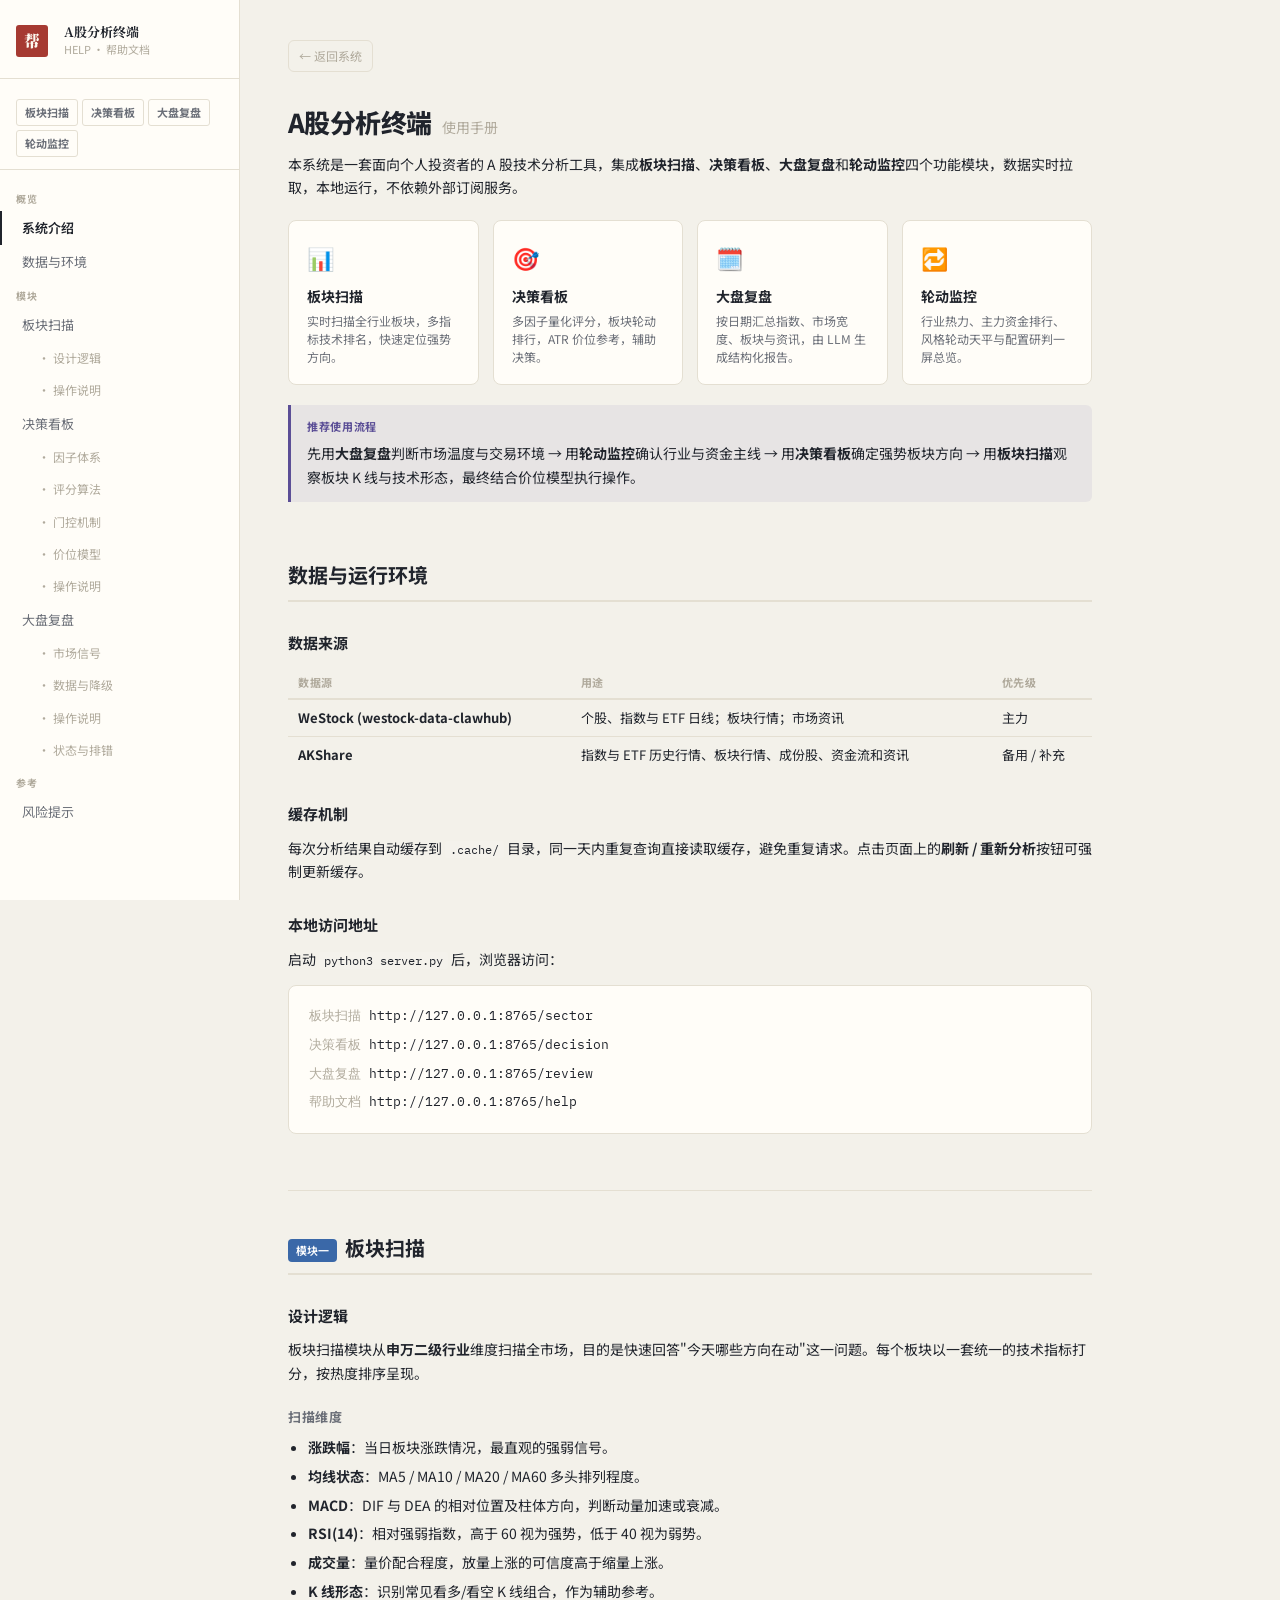
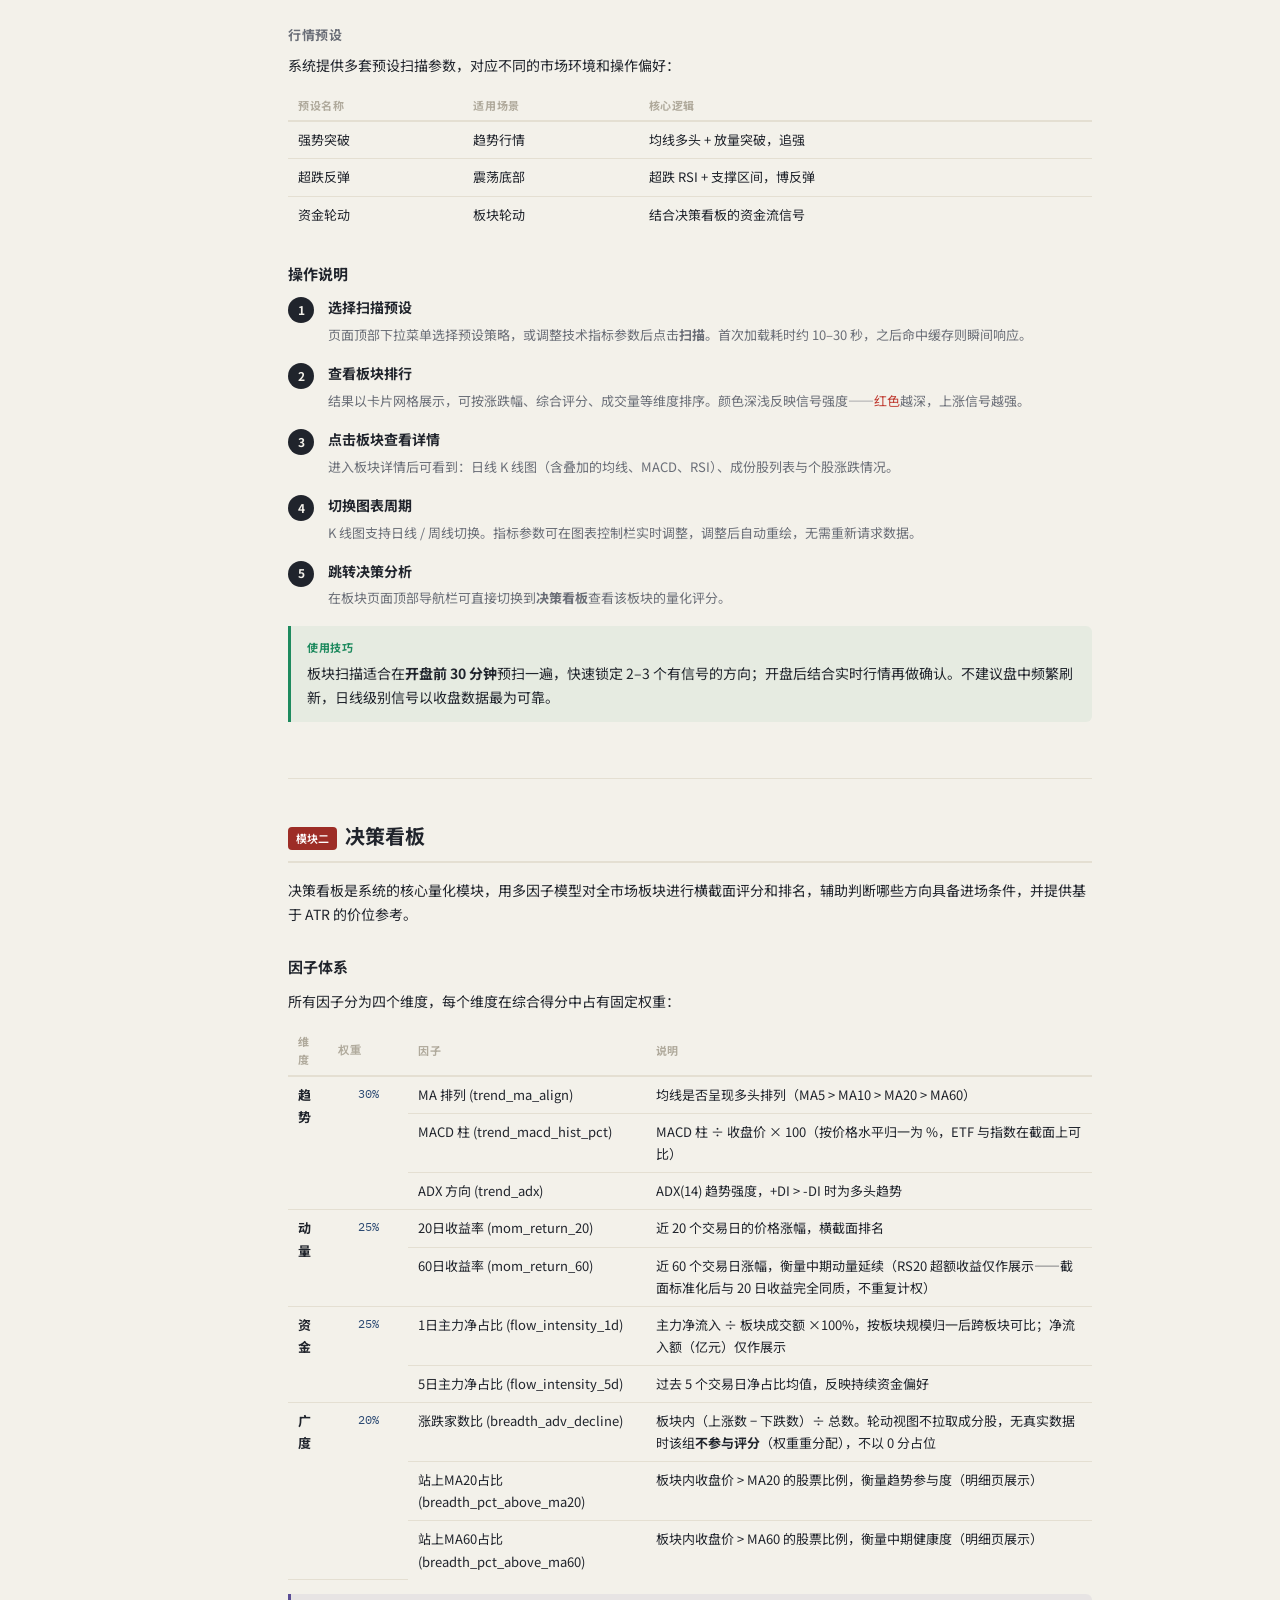
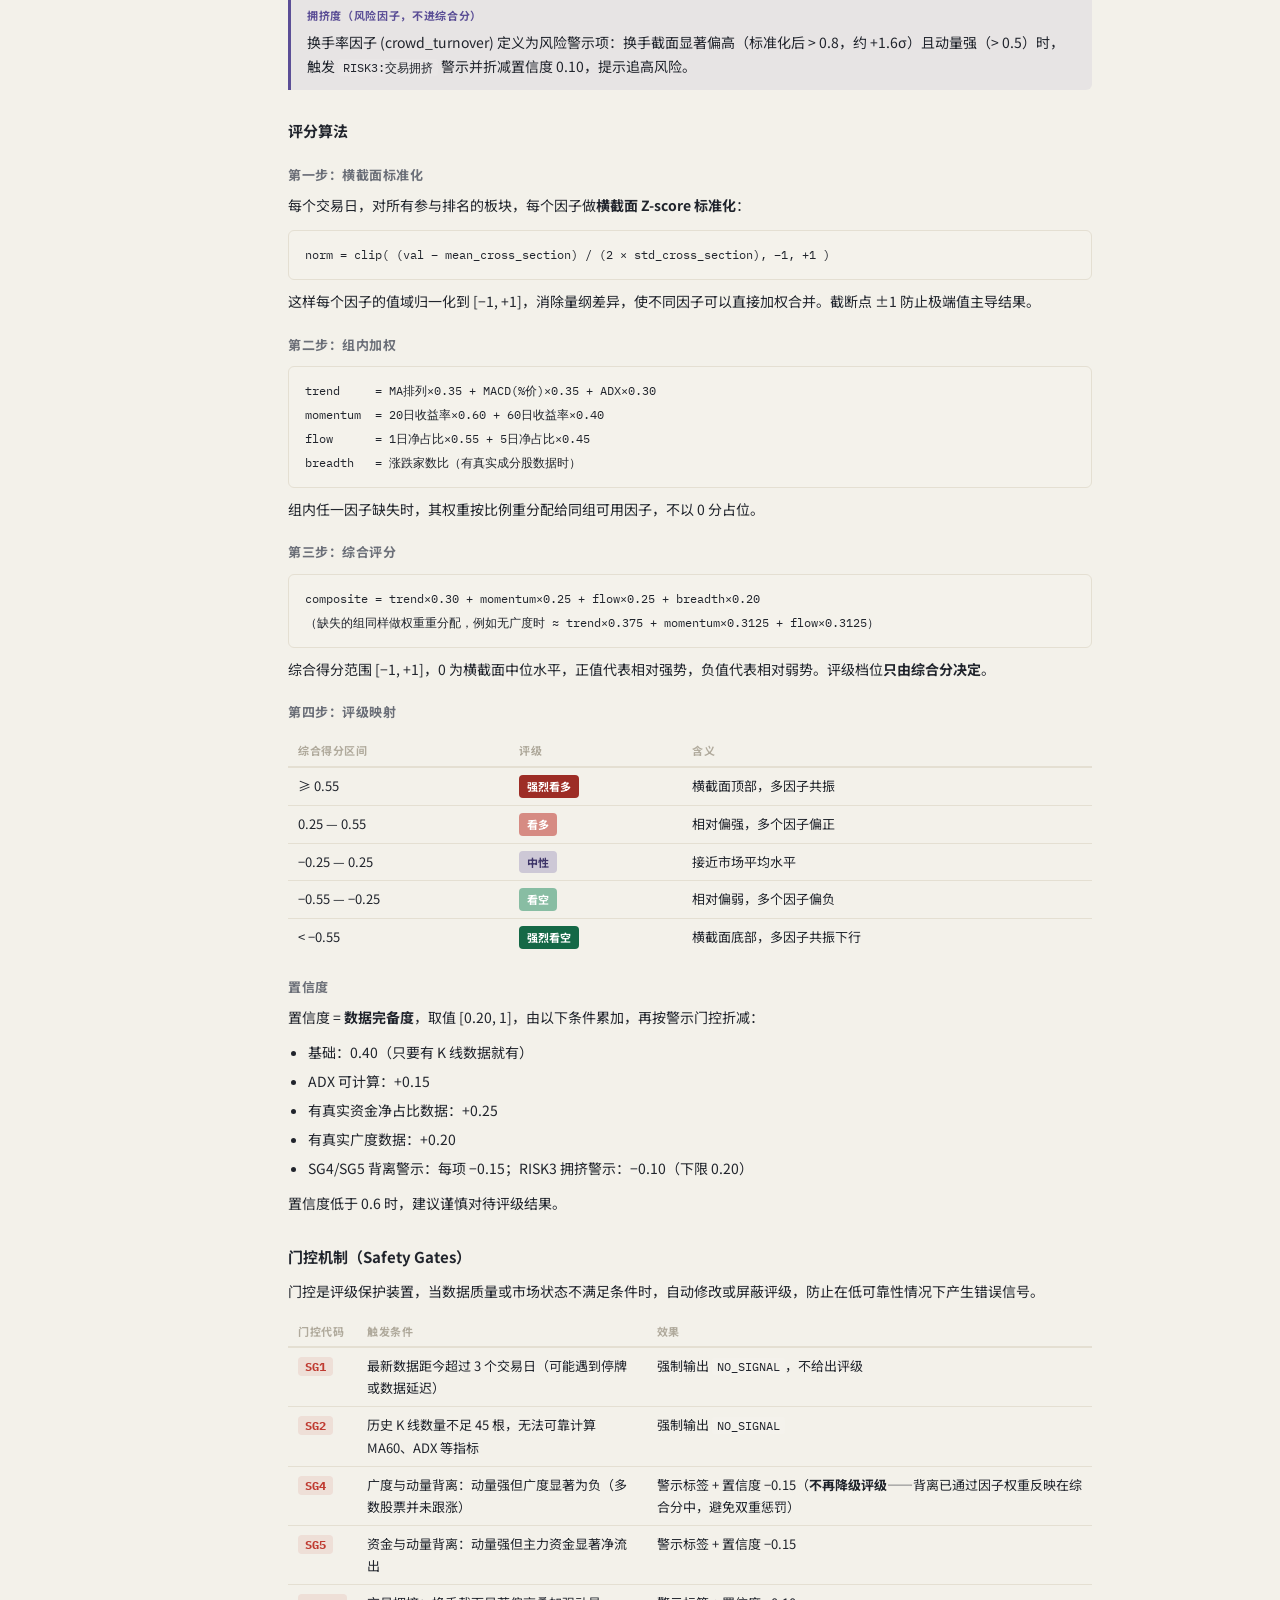
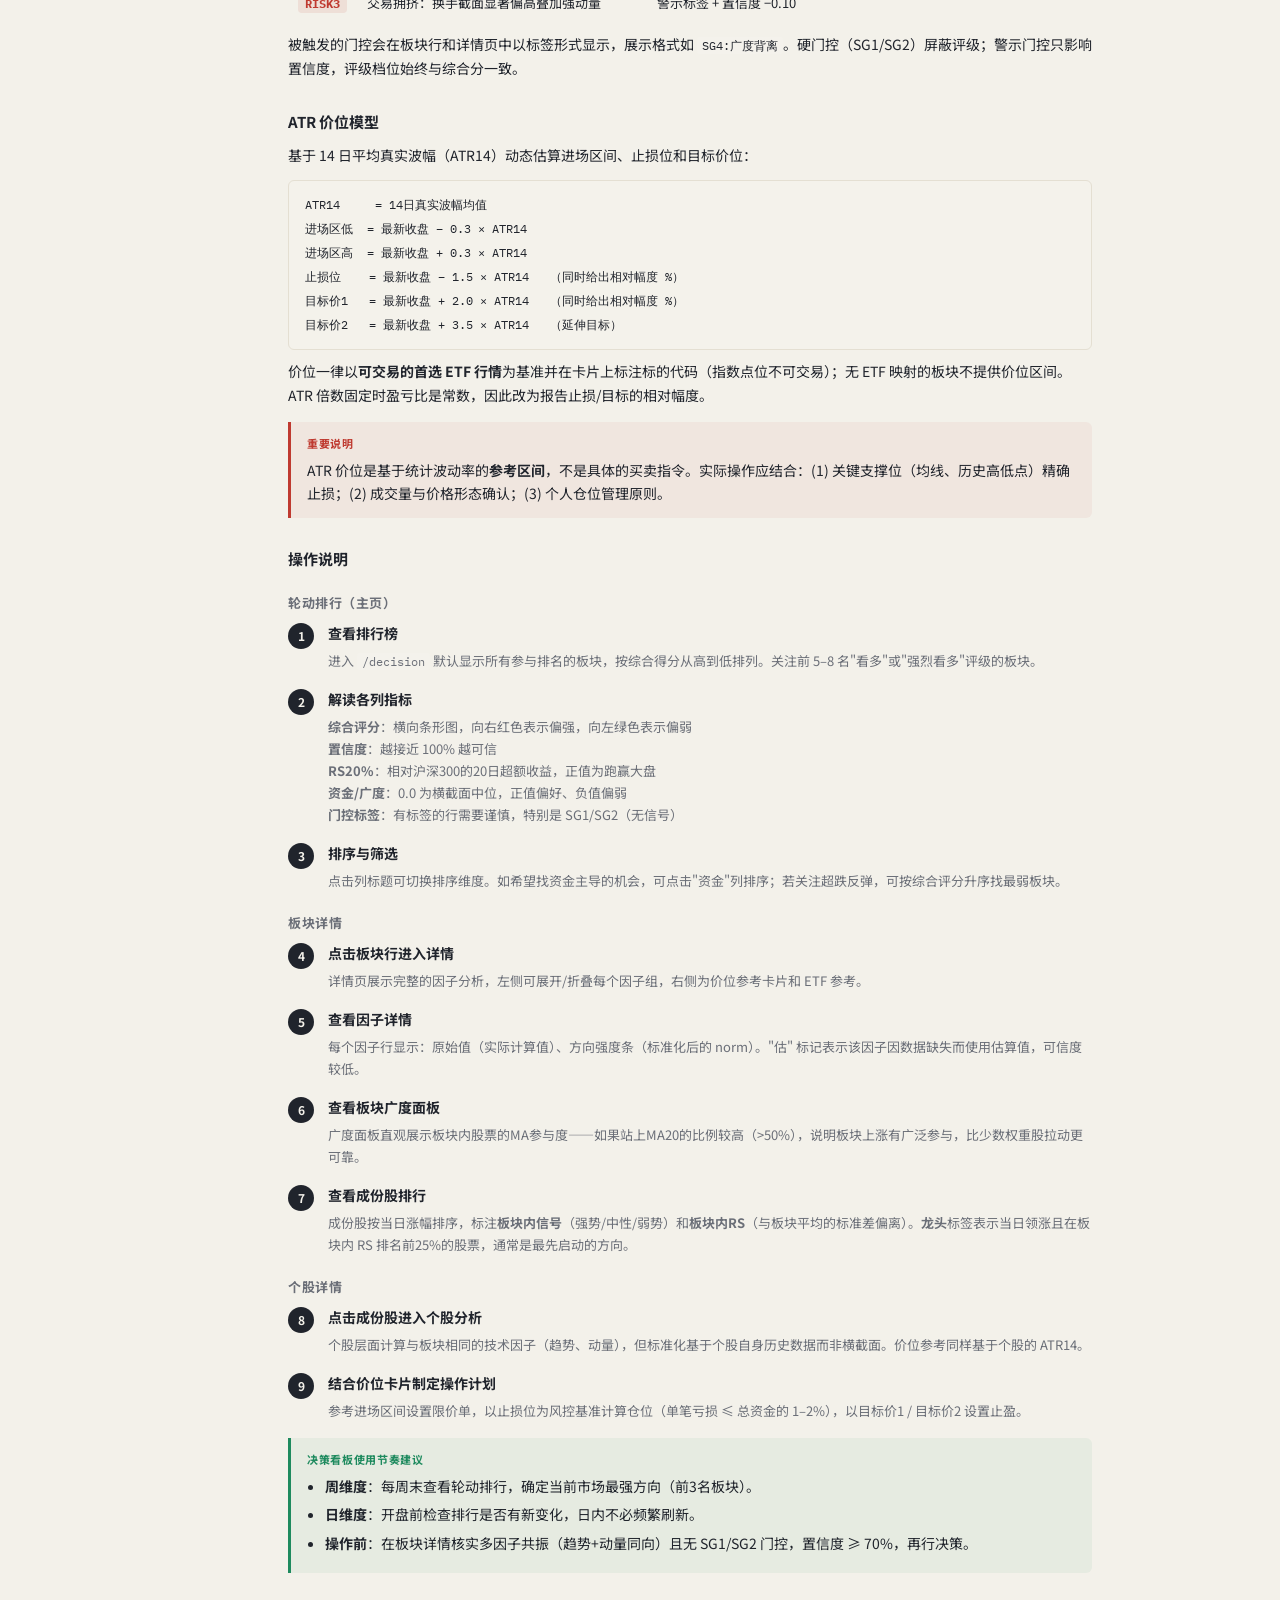
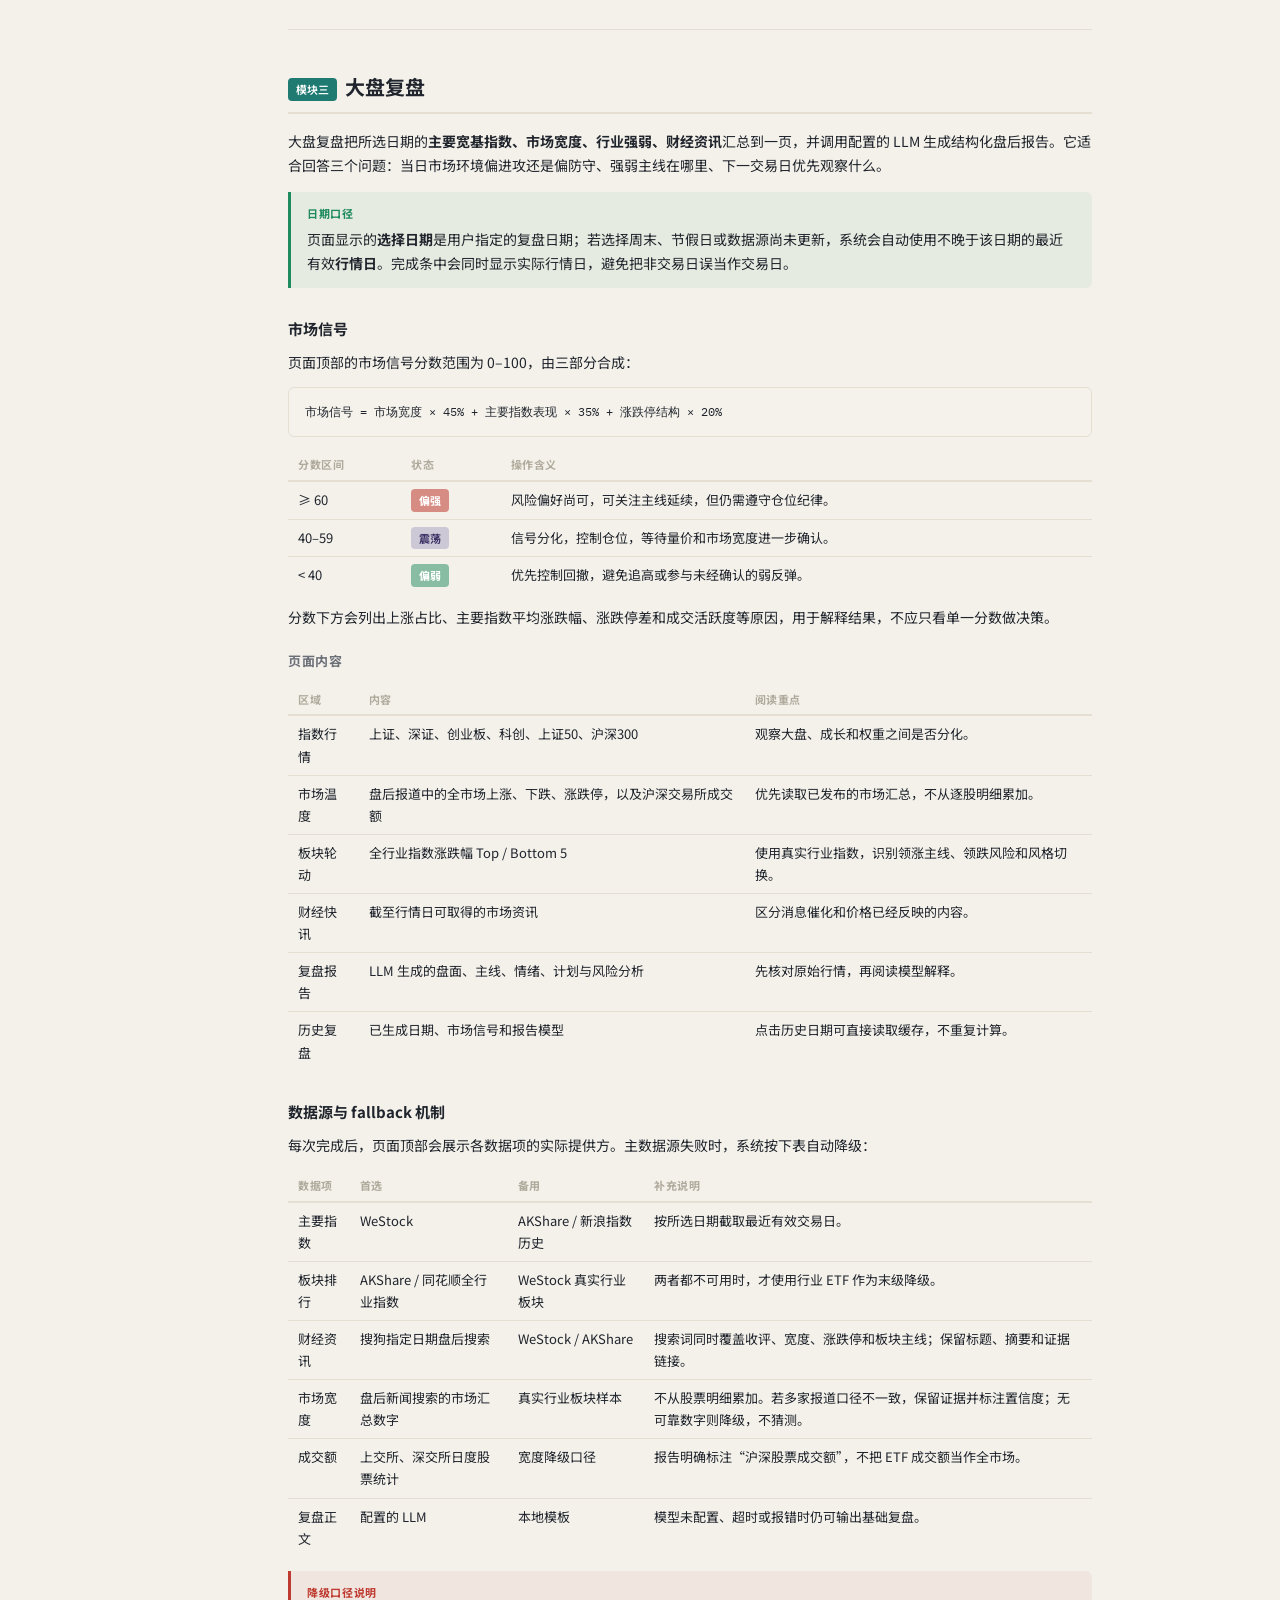
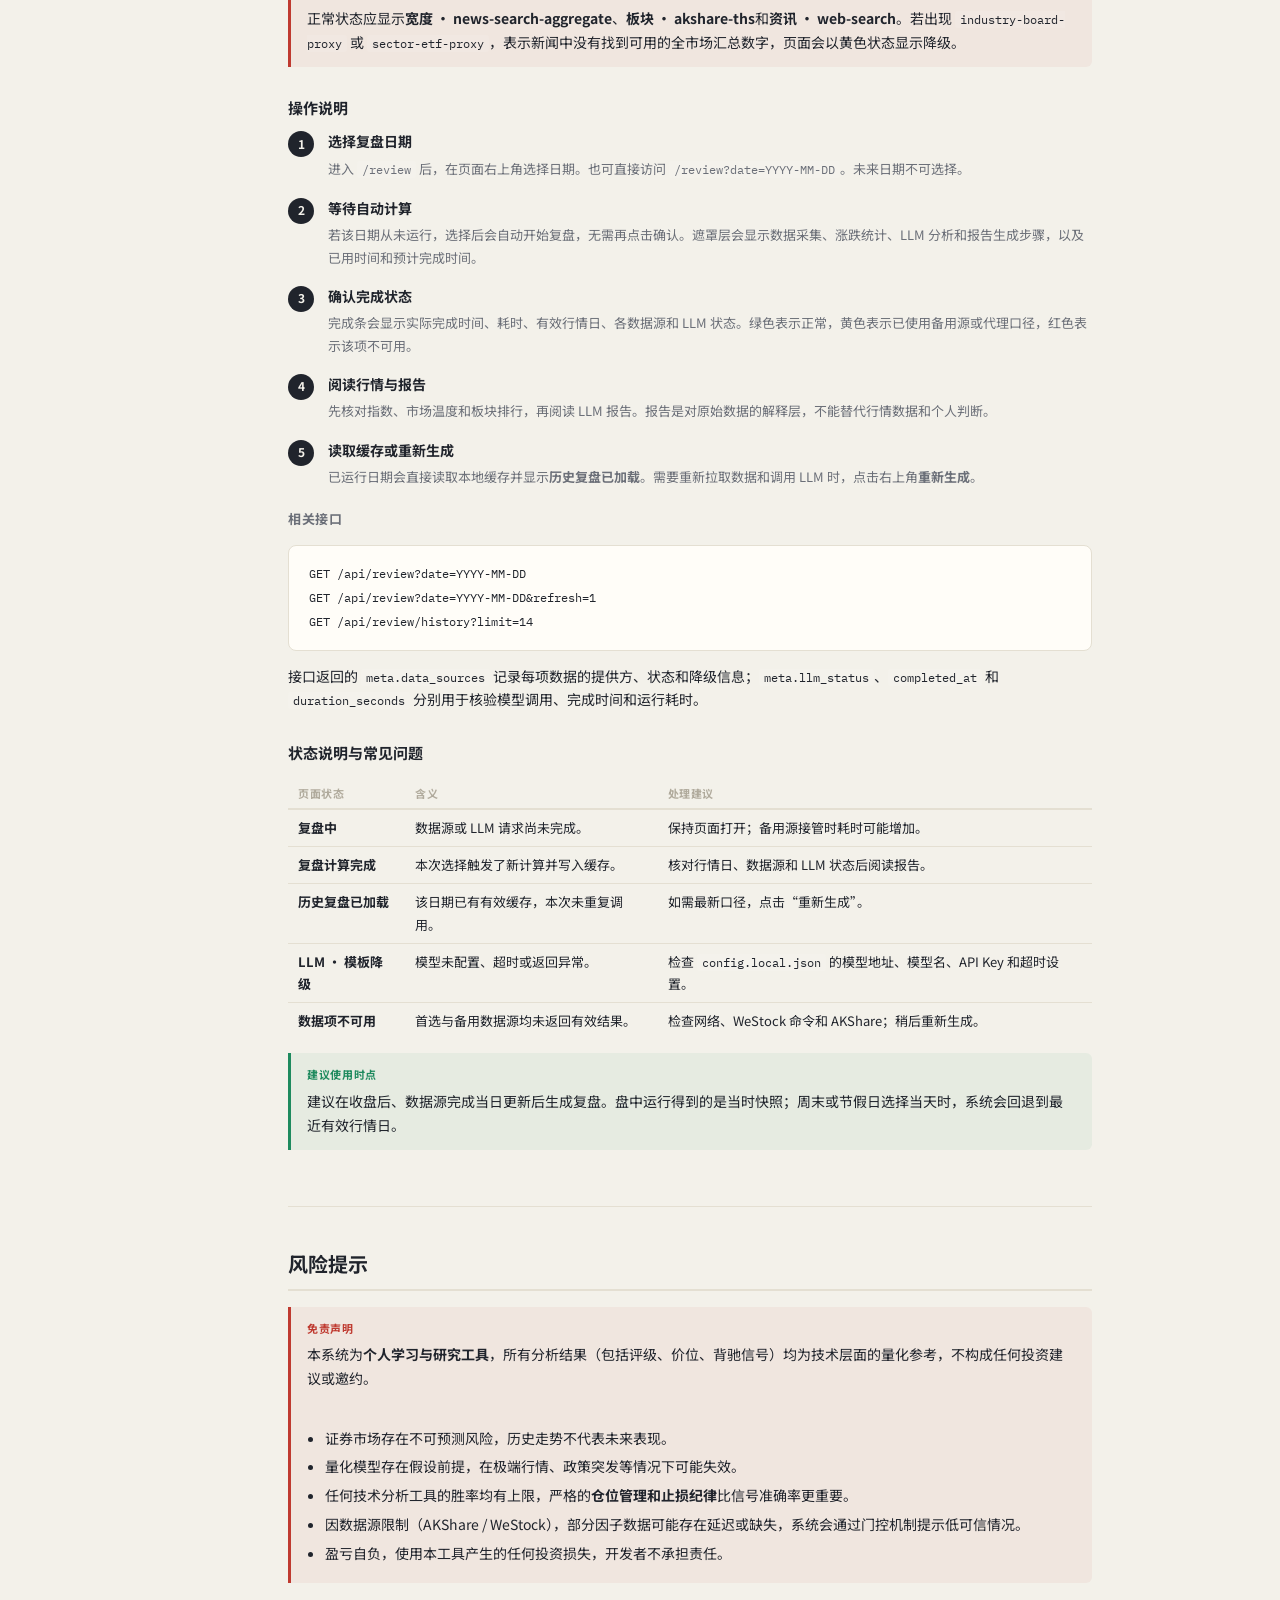
==== commit 950f21c3: "feat: rotation monitor live data, remove chanlun module, retheme to violet 轮动监控接入统一数据源： - 新增 /api/ro" ====
--- a/help/index.html
+++ b/help/index.html
@@ -14,7 +14,7 @@
     --bg: var(--paper);
     --surface: var(--card);
     --border: var(--hair);
-    --hair-strong: #cfc7b6;
+    /* --hair-strong 使用 shared/tokens.css 共享定义 */
     --ink3: var(--faint);
     --blue: var(--navy);
     --sidebar-w: 240px;
@@ -63,8 +63,8 @@
   /* ── Sidebar nav ── */
   .nav-group { padding: 8px 16px 4px; font-size: 10px; font-weight: 700; letter-spacing: 0.08em; color: var(--ink3); text-transform: uppercase; }
   .nav-item { display: block; padding: 6px 20px; font-size: 13px; color: var(--ink2); text-decoration: none; border-left: 2px solid transparent; transition: all 0.12s; }
-  .nav-item:hover { color: var(--ink); background: rgba(0,0,0,0.03); }
-  .nav-item.active, .nav-item:focus { color: var(--ink); border-left-color: var(--ink); background: rgba(0,0,0,0.04); font-weight: 600; }
+  .nav-item:hover { color: var(--ink); background: rgba(255,255,255,0.04); }
+  .nav-item.active, .nav-item:focus { color: var(--ink); border-left-color: var(--ink); background: rgba(255,255,255,0.05); font-weight: 600; }
   .nav-sub { padding-left: 36px; font-size: 12px; color: var(--ink3); }
 
   /* ── Back link ── */
@@ -77,11 +77,10 @@
   h1 { font-size: 26px; font-weight: 800; letter-spacing: -0.02em; margin-bottom: 8px; }
   h1 small { font-size: 14px; font-weight: 400; color: var(--ink3); margin-left: 10px; letter-spacing: 0; }
   h2 { font-size: 20px; font-weight: 700; margin: 40px 0 16px; padding-bottom: 8px; border-bottom: 2px solid var(--border); color: var(--ink); }
-  h2 .module-tag { display: inline-block; font-size: 11px; font-weight: 600; padding: 2px 8px; border-radius: 4px; margin-right: 8px; background: var(--ink); color: #fff; vertical-align: middle; }
-  h2 .module-tag.scan { background: #2a5fa5; }
-  h2 .module-tag.chan { background: #7b4fa0; }
-  h2 .module-tag.decision { background: #bf3a30; }
-  h2 .module-tag.review { background: #8a6d0b; }
+  h2 .module-tag { display: inline-block; font-size: 11px; font-weight: 600; padding: 2px 8px; border-radius: 4px; margin-right: 8px; background: var(--ink); color: var(--paper); vertical-align: middle; }
+  h2 .module-tag.scan { background: #3a68a8; color: #fff; }
+  h2 .module-tag.decision { background: var(--up-deep); color: #fff; }
+  h2 .module-tag.review { background: #1f7a72; color: #fff; }
   h3 { font-size: 15px; font-weight: 700; margin: 28px 0 10px; color: var(--ink); }
   h4 { font-size: 13px; font-weight: 700; margin: 20px 0 8px; color: var(--ink2); text-transform: uppercase; letter-spacing: 0.04em; }
   p { margin-bottom: 12px; color: var(--ink); }
@@ -89,14 +88,14 @@
   ul, ol { padding-left: 20px; margin-bottom: 12px; }
   li { margin-bottom: 5px; }
   strong { font-weight: 700; }
-  code { font-family: var(--mono); font-size: 12px; background: rgba(0,0,0,0.06); padding: 1px 5px; border-radius: 3px; }
+  code { font-family: var(--mono); font-size: 12px; background: rgba(255,255,255,0.08); padding: 1px 5px; border-radius: 3px; }
 
   /* ── Cards and callouts ── */
   .card { background: var(--surface); border: 1px solid var(--border); border-radius: 8px; padding: 16px 20px; margin: 14px 0; }
-  .callout { border-left: 3px solid var(--gold); background: rgba(176,136,64,0.06); padding: 12px 16px; border-radius: 0 6px 6px 0; margin: 14px 0; }
-  .callout.warn { border-left-color: var(--up); background: rgba(191,58,48,0.05); }
-  .callout.tip  { border-left-color: var(--down); background: rgba(30,138,94,0.05); }
-  .callout-title { font-size: 11px; font-weight: 700; text-transform: uppercase; letter-spacing: 0.06em; margin-bottom: 6px; color: var(--gold); }
+  .callout { border-left: 3px solid var(--violet); background: rgba(var(--violet-rgb),0.08); padding: 12px 16px; border-radius: 0 6px 6px 0; margin: 14px 0; }
+  .callout.warn { border-left-color: var(--up); background: rgba(var(--up-rgb),0.06); }
+  .callout.tip  { border-left-color: var(--down); background: rgba(var(--down-rgb),0.06); }
+  .callout-title { font-size: 11px; font-weight: 700; text-transform: uppercase; letter-spacing: 0.06em; margin-bottom: 6px; color: var(--violet); }
   .callout.warn .callout-title { color: var(--up); }
   .callout.tip  .callout-title { color: var(--down); }
 
@@ -105,28 +104,28 @@
   .factor-table th { text-align: left; font-size: 11px; font-weight: 700; text-transform: uppercase; letter-spacing: 0.05em; color: var(--ink3); border-bottom: 2px solid var(--border); padding: 6px 10px; }
   .factor-table td { padding: 7px 10px; border-bottom: 1px solid var(--border); vertical-align: top; }
   .factor-table tr:last-child td { border-bottom: none; }
-  .factor-table tr:hover td { background: rgba(0,0,0,0.02); }
+  .factor-table tr:hover td { background: rgba(255,255,255,0.03); }
   .w-label { width: 80px; text-align: center; font-family: var(--mono); font-size: 12px; }
   .tier-badge { display: inline-block; padding: 2px 8px; border-radius: 4px; font-size: 11px; font-weight: 700; }
-  .tier-sb { background: rgba(191,58,48,1); color: #fff; }
-  .tier-b  { background: rgba(191,58,48,0.55); color: #fff; }
-  .tier-n  { background: rgba(176,136,64,0.25); color: #7a5c20; }
-  .tier-s  { background: rgba(30,138,94,0.5); color: #fff; }
-  .tier-ss { background: rgba(30,138,94,1); color: #fff; }
+  .tier-sb { background: var(--up-deep); color: #fff; }
+  .tier-b  { background: rgba(var(--up-rgb),0.55); color: #fff; }
+  .tier-n  { background: rgba(var(--violet-rgb),0.25); color: #3d3468; }
+  .tier-s  { background: rgba(var(--down-rgb),0.5); color: #fff; }
+  .tier-ss { background: var(--down-deep); color: #fff; }
 
   /* ── Score formula ── */
-  .formula { font-family: var(--mono); font-size: 12px; background: rgba(0,0,0,0.04); border: 1px solid var(--border); border-radius: 6px; padding: 12px 16px; margin: 10px 0; line-height: 2; overflow-x: auto; white-space: pre; }
+  .formula { font-family: var(--mono); font-size: 12px; background: rgba(255,255,255,0.05); border: 1px solid var(--border); border-radius: 6px; padding: 12px 16px; margin: 10px 0; line-height: 2; overflow-x: auto; white-space: pre; }
 
   /* ── Step flow ── */
   .steps { counter-reset: step; }
   .step { display: flex; gap: 14px; margin-bottom: 16px; }
-  .step-num { width: 26px; height: 26px; flex-shrink: 0; border-radius: 50%; background: var(--ink); color: #fff; display: flex; align-items: center; justify-content: center; font-size: 12px; font-weight: 700; margin-top: 1px; }
+  .step-num { width: 26px; height: 26px; flex-shrink: 0; border-radius: 50%; background: var(--ink); color: var(--paper); display: flex; align-items: center; justify-content: center; font-size: 12px; font-weight: 700; margin-top: 1px; }
   .step-body { flex: 1; }
   .step-title { font-weight: 700; margin-bottom: 4px; }
   .step-desc { color: var(--ink2); font-size: 13px; }
 
   /* ── Gate table ── */
-  .gate-code { font-family: var(--mono); font-size: 12px; font-weight: 700; padding: 2px 7px; background: rgba(191,58,48,0.1); color: var(--up); border-radius: 4px; }
+  .gate-code { font-family: var(--mono); font-size: 12px; font-weight: 700; padding: 2px 7px; background: rgba(var(--up-rgb),0.1); color: var(--up); border-radius: 4px; }
 
   /* ── Chanlun diagram ── */
   .chan-concept { display: grid; grid-template-columns: 1fr 1fr; gap: 12px; margin: 14px 0; }
@@ -169,9 +168,9 @@
 
   <nav class="module-nav" aria-label="功能模块">
     <a href="/sector">板块扫描</a>
-    <a href="/chanlun">缠论分析</a>
     <a href="/decision">决策看板</a>
     <a href="/review">大盘复盘</a>
+    <a href="/rotation">轮动监控</a>
   </nav>
 
   <div class="nav-group">概览</div>
@@ -182,11 +181,6 @@
   <a class="nav-item" href="#scan">板块扫描</a>
   <a class="nav-item nav-sub" href="#scan-design">· 设计逻辑</a>
   <a class="nav-item nav-sub" href="#scan-usage">· 操作说明</a>
-
-  <a class="nav-item" href="#chanlun">缠论分析</a>
-  <a class="nav-item nav-sub" href="#chan-theory">· 缠论基础</a>
-  <a class="nav-item nav-sub" href="#chan-algo">· 识别算法</a>
-  <a class="nav-item nav-sub" href="#chan-usage">· 操作说明</a>
 
   <a class="nav-item" href="#decision">决策看板</a>
   <a class="nav-item nav-sub" href="#decision-factors">· 因子体系</a>
@@ -215,18 +209,13 @@
   <!-- ── 概览 ── -->
   <div class="section" id="overview">
     <h1>A股分析终端<small>使用手册</small></h1>
-    <p>本系统是一套面向个人投资者的 A 股技术分析工具，集成<strong>板块扫描</strong>、<strong>缠论分析</strong>、<strong>决策看板</strong>和<strong>大盘复盘</strong>四个功能模块，数据实时拉取，本地运行，不依赖外部订阅服务。</p>
+    <p>本系统是一套面向个人投资者的 A 股技术分析工具，集成<strong>板块扫描</strong>、<strong>决策看板</strong>、<strong>大盘复盘</strong>和<strong>轮动监控</strong>四个功能模块，数据实时拉取，本地运行，不依赖外部订阅服务。</p>
 
     <div class="module-cards">
       <a class="module-card" href="#scan">
         <div class="module-card-icon">📊</div>
         <div class="module-card-name">板块扫描</div>
         <div class="module-card-desc">实时扫描全行业板块，多指标技术排名，快速定位强势方向。</div>
-      </a>
-      <a class="module-card" href="#chanlun">
-        <div class="module-card-icon">📈</div>
-        <div class="module-card-name">缠论分析</div>
-        <div class="module-card-desc">自动识别笔、线段、中枢、背驰，可视化缠论结构。</div>
       </a>
       <a class="module-card" href="#decision">
         <div class="module-card-icon">🎯</div>
@@ -238,11 +227,16 @@
         <div class="module-card-name">大盘复盘</div>
         <div class="module-card-desc">按日期汇总指数、市场宽度、板块与资讯，由 LLM 生成结构化报告。</div>
       </a>
+      <a class="module-card" href="/rotation">
+        <div class="module-card-icon">🔁</div>
+        <div class="module-card-name">轮动监控</div>
+        <div class="module-card-desc">行业热力、主力资金排行、风格轮动天平与配置研判一屏总览。</div>
+      </a>
     </div>
 
     <div class="callout">
       <div class="callout-title">推荐使用流程</div>
-      先用<strong>大盘复盘</strong>判断市场温度与交易环境 → 用<strong>决策看板</strong>确定强势板块方向 → 用<strong>板块扫描</strong>观察板块 K 线与技术形态 → 用<strong>缠论分析</strong>对目标个股做精细化结构判断，最终结合价位模型执行操作。
+      先用<strong>大盘复盘</strong>判断市场温度与交易环境 → 用<strong>轮动监控</strong>确认行业与资金主线 → 用<strong>决策看板</strong>确定强势板块方向 → 用<strong>板块扫描</strong>观察板块 K 线与技术形态，最终结合价位模型执行操作。
     </div>
   </div>
 
@@ -263,7 +257,6 @@
     <p>启动 <code>python3 server.py</code> 后，浏览器访问：</p>
     <div class="card" style="font-family:var(--mono);font-size:13px;line-height:2.2">
       <span style="color:var(--ink3)">板块扫描  </span> http://127.0.0.1:8765/sector<br>
-      <span style="color:var(--ink3)">缠论分析  </span> http://127.0.0.1:8765/chanlun<br>
       <span style="color:var(--ink3)">决策看板  </span> http://127.0.0.1:8765/decision<br>
       <span style="color:var(--ink3)">大盘复盘  </span> http://127.0.0.1:8765/review<br>
       <span style="color:var(--ink3)">帮助文档  </span> http://127.0.0.1:8765/help
@@ -295,7 +288,6 @@
       <table class="factor-table">
         <thead><tr><th>预设名称</th><th>适用场景</th><th>核心逻辑</th></tr></thead>
         <tbody>
-          <tr><td>缠论索引</td><td>配合缠论模块使用</td><td>重点识别背驰与中枢突破形态</td></tr>
           <tr><td>强势突破</td><td>趋势行情</td><td>均线多头 + 放量突破，追强</td></tr>
           <tr><td>超跌反弹</td><td>震荡底部</td><td>超跌 RSI + 支撑区间，博反弹</td></tr>
           <tr><td>资金轮动</td><td>板块轮动</td><td>结合决策看板的资金流信号</td></tr>
@@ -337,8 +329,8 @@
         <div class="step">
           <div class="step-num">5</div>
           <div class="step-body">
-            <div class="step-title">跳转缠论或决策分析</div>
-            <div class="step-desc">在板块页面顶部导航栏可直接切换到<strong>缠论分析</strong>查看该板块的缠论结构，或打开<strong>决策看板</strong>查看量化评分。</div>
+            <div class="step-title">跳转决策分析</div>
+            <div class="step-desc">在板块页面顶部导航栏可直接切换到<strong>决策看板</strong>查看该板块的量化评分。</div>
           </div>
         </div>
       </div>
@@ -352,159 +344,9 @@
 
   <hr class="divider">
 
-  <!-- ══════════════ 缠论分析 ══════════════ -->
-  <div class="section" id="chanlun">
-    <h2><span class="module-tag chan">模块二</span>缠论分析</h2>
-
-    <div id="chan-theory">
-      <h3>缠论基础概念</h3>
-      <p>缠论（缠中说禅理论）是一套完整的价格行为分析体系，核心在于用严格的数学语言定义市场结构，而非主观判断。本模块自动化执行缠论的核心识别流程。</p>
-
-      <div class="chan-concept">
-        <div class="chan-box">
-          <div class="chan-box-title">分型 (Pattern)</div>
-          <p>连续三根 K 线构成的局部极值。<strong>顶分型</strong>：中间 K 线的高点高于两侧；<strong>底分型</strong>：中间 K 线的低点低于两侧。K 线需经过包含关系处理后再判断。</p>
-        </div>
-        <div class="chan-box">
-          <div class="chan-box-title">包含关系</div>
-          <p>当相邻两根 K 线存在包含关系（一根完全被另一根覆盖）时，需合并处理。上升趋势取高高，下降趋势取低低，直到消除包含关系为止。</p>
-        </div>
-        <div class="chan-box">
-          <div class="chan-box-title">笔 (Stroke)</div>
-          <p>由相邻一顶一底分型连接而成的价格波动单元，是缠论分析的最小基本结构。笔内部至少要有 5 根独立 K 线（含端点分型 K 线）。</p>
-        </div>
-        <div class="chan-box">
-          <div class="chan-box-title">线段 (Segment)</div>
-          <p>由至少三笔构成。线段内部需包含一个被两侧笔完全覆盖的价格区间，即特征序列分型。线段是中枢分析的基础单元。</p>
-        </div>
-        <div class="chan-box">
-          <div class="chan-box-title">中枢 (Pivot Zone)</div>
-          <p>至少三笔（相邻三段）重叠的价格区间，形成横向震荡区。中枢的高低点（ZH / ZL）界定了多空分界线，是判断趋势延续与反转的关键。</p>
-        </div>
-        <div class="chan-box">
-          <div class="chan-box-title">背驰 (Divergence)</div>
-          <p>新高（或新低）时，推动力度不如前一次同向波动。缠论用 MACD 辅助量化：若价格创新高但 MACD 柱面积缩小，为顶背驰，反之为底背驰。</p>
-        </div>
-      </div>
-
-      <div class="callout">
-        <div class="callout-title">理论优先级</div>
-        缠论的结论取决于<strong>使用的时间级别</strong>。日线背驰只说明日线级别调整，分钟线背驰只说明分钟级别修正。系统默认以日线为主力分析级别，周线验证大方向，分钟线不在系统覆盖范围内。
-      </div>
-    </div>
-
-    <div id="chan-algo">
-      <h3>系统识别算法</h3>
-      <p>系统按以下顺序处理原始 K 线数据，每一步的输出作为下一步的输入：</p>
-
-      <div class="steps">
-        <div class="step">
-          <div class="step-num">1</div>
-          <div class="step-body">
-            <div class="step-title">K 线预处理 — 消除包含关系</div>
-            <div class="step-desc">遍历所有 K 线，将具有包含关系的相邻 K 线按趋势方向合并，输出"独立 K 线序列"。</div>
-          </div>
-        </div>
-        <div class="step">
-          <div class="step-num">2</div>
-          <div class="step-body">
-            <div class="step-title">分型识别</div>
-            <div class="step-desc">在独立 K 线序列上扫描连续三根，识别所有顶/底分型。相邻顶底分型之间必须至少有一根不构成分型的 K 线（防止假分型）。</div>
-          </div>
-        </div>
-        <div class="step">
-          <div class="step-num">3</div>
-          <div class="step-body">
-            <div class="step-title">笔的确认</div>
-            <div class="step-desc">相邻一顶一底分型之间满足<strong>至少 5 根独立 K 线</strong>的条件，则确认为一笔。不满足则合并或舍弃该分型。</div>
-          </div>
-        </div>
-        <div class="step">
-          <div class="step-num">4</div>
-          <div class="step-body">
-            <div class="step-title">线段划分</div>
-            <div class="step-desc">在笔的序列上识别特征序列分型，确认线段端点。当前最后一根线段可能是未完成状态（虚线展示）。</div>
-          </div>
-        </div>
-        <div class="step">
-          <div class="step-num">5</div>
-          <div class="step-body">
-            <div class="step-title">中枢计算</div>
-            <div class="step-desc">取连续三笔的价格重叠区间，连续延伸重叠区间直到出现趋势突破，输出每个中枢的上沿（ZH）和下沿（ZL）。</div>
-          </div>
-        </div>
-        <div class="step">
-          <div class="step-num">6</div>
-          <div class="step-body">
-            <div class="step-title">背驰判断</div>
-            <div class="step-desc">对离开中枢的最后两笔（或两段）计算 MACD 柱面积比较。若最新一笔的面积 <strong>小于</strong> 前一笔同向运动的面积，标记为背驰信号。</div>
-          </div>
-        </div>
-      </div>
-
-      <div class="callout warn">
-        <div class="callout-title">注意</div>
-        背驰信号是"力度衰减"的提示，不是"立刻反转"的保证。实际行情中，背驰后可能再次创新高（盘整背驰），也可能直接转折。系统只负责客观识别，操作决策仍需结合其他条件。
-      </div>
-    </div>
-
-    <div id="chan-usage">
-      <h3>操作说明</h3>
-      <div class="steps">
-        <div class="step">
-          <div class="step-num">1</div>
-          <div class="step-body">
-            <div class="step-title">输入标的代码</div>
-            <div class="step-desc">在搜索框输入股票代码或名称，支持个股（如 <code>600036</code> 招商银行）、ETF（如 <code>512880</code> 证券ETF）、指数。</div>
-          </div>
-        </div>
-        <div class="step">
-          <div class="step-num">2</div>
-          <div class="step-body">
-            <div class="step-title">选择分析周期</div>
-            <div class="step-desc">日线（默认）用于中期趋势判断；周线用于验证大方向。K 线根数默认 200 根，可按需调整。</div>
-          </div>
-        </div>
-        <div class="step">
-          <div class="step-num">3</div>
-          <div class="step-body">
-            <div class="step-title">阅读图表结构</div>
-            <div class="step-desc">
-              <strong>蓝色连线</strong>：笔（方向连线）<br>
-              <strong>橙色色块</strong>：中枢区间（ZH / ZL 标注）<br>
-              <strong>红色▲ / 绿色▼</strong>：顶底分型标记<br>
-              <strong>闪光⚡标记</strong>：背驰信号位置
-            </div>
-          </div>
-        </div>
-        <div class="step">
-          <div class="step-num">4</div>
-          <div class="step-body">
-            <div class="step-title">查看 MACD 辅助验证</div>
-            <div class="step-desc">图表下方的 MACD 副图与主图背驰标记联动显示。判断背驰时对比标记位置前后两段 MACD 柱的面积大小。</div>
-          </div>
-        </div>
-        <div class="step">
-          <div class="step-num">5</div>
-          <div class="step-body">
-            <div class="step-title">解读文字分析</div>
-            <div class="step-desc">图表下方的文字区块给出当前结构描述，包含：最近中枢位置、当前笔的方向、是否存在背驰信号，以及操作参考（仅供参考）。</div>
-          </div>
-        </div>
-      </div>
-
-      <div class="callout tip">
-        <div class="callout-title">实战建议</div>
-        优先关注<strong>底背驰 + 中枢上沿突破</strong>的组合形态，这是缠论中确定性较高的买点结构。底背驰出现后，若价格能有效突破最近中枢 ZH，则多头结构确立，可考虑分批建仓。
-      </div>
-    </div>
-  </div>
-
-  <hr class="divider">
-
   <!-- ══════════════ 决策看板 ══════════════ -->
   <div class="section" id="decision">
-    <h2><span class="module-tag decision">模块三</span>决策看板</h2>
+    <h2><span class="module-tag decision">模块二</span>决策看板</h2>
 
     <p>决策看板是系统的核心量化模块，用多因子模型对全市场板块进行横截面评分和排名，辅助判断哪些方向具备进场条件，并提供基于 ATR 的价位参考。</p>
 
@@ -663,7 +505,7 @@
 
       <div class="callout warn">
         <div class="callout-title">重要说明</div>
-        ATR 价位是基于统计波动率的<strong>参考区间</strong>，不是具体的买卖指令。实际操作应结合：(1) 缠论笔端点精确止损；(2) 关键支撑位（均线、历史高低点）；(3) 个人仓位管理原则。
+        ATR 价位是基于统计波动率的<strong>参考区间</strong>，不是具体的买卖指令。实际操作应结合：(1) 关键支撑位（均线、历史高低点）精确止损；(2) 成交量与价格形态确认；(3) 个人仓位管理原则。
       </div>
     </div>
 
@@ -758,7 +600,6 @@
           <li><strong>周维度</strong>：每周末查看轮动排行，确定当前市场最强方向（前3名板块）。</li>
           <li><strong>日维度</strong>：开盘前检查排行是否有新变化，日内不必频繁刷新。</li>
           <li><strong>操作前</strong>：在板块详情核实多因子共振（趋势+动量同向）且无 SG1/SG2 门控，置信度 ≥ 70%，再行决策。</li>
-          <li><strong>配合缠论</strong>：用决策看板定方向，用缠论确认精确买点（底背驰 + 中枢突破），两者结合可显著提升信号质量。</li>
         </ul>
       </div>
     </div>
@@ -768,7 +609,7 @@
 
   <!-- ══════════════ 大盘复盘 ══════════════ -->
   <div class="section" id="review">
-    <h2><span class="module-tag review">模块四</span>大盘复盘</h2>
+    <h2><span class="module-tag review">模块三</span>大盘复盘</h2>
 
     <p>大盘复盘把所选日期的<strong>主要宽基指数、市场宽度、行业强弱、财经资讯</strong>汇总到一页，并调用配置的 LLM 生成结构化盘后报告。它适合回答三个问题：当日市场环境偏进攻还是偏防守、强弱主线在哪里、下一交易日优先观察什么。</p>
 
--- a/shared/tokens.css
+++ b/shared/tokens.css
@@ -1,19 +1,31 @@
 /* ============================================================
    A股分析终端 · 共享设计令牌（唯一来源）
-   五个页面（板块扫描 / 缠论 / 决策 / 复盘 / 帮助）统一引入。
-   页面自有 styles.css 不得重复定义 :root 调色板。
+   五个页面（板块扫描 / 决策 / 复盘 / 轮动 / 帮助）统一引入。
+   当前为浅色纸面终端主题；全部主题差异集中在本文件——
+   页面样式只允许使用下列语义令牌，不得出现主题相关字面值。
    ============================================================ */
 :root {
-  /* 基础色板 · paper 纸面浅色系 */
+  /* 基础色板 · 纸面浅色 */
   --paper: #f3f1ea;   /* 页面底 */
   --card: #fffdf8;    /* 卡片底 */
+  --card-2: #f7f3e7;  /* 次级面板底 */
   --ink: #20242c;     /* 主文字 */
   --ink2: #6b6f78;    /* 次文字 */
   --faint: #b0aa9c;   /* 弱文字 */
   --hair: #e4dfd2;    /* 分隔线 */
+  --hair-strong: #cfc7b6; /* hover 边框 / 强分隔 */
+  --hover-bg: #f1ede1;    /* 行 / 按钮 / tab 悬停底 */
   --accent: #a63a32;  /* 品牌红 */
-  --gold: #9a7b2f;    /* 强调金（中性/观察） */
+  --violet: #5b4e96;  /* 强调蓝紫（中性/观察） */
   --navy: #2c4a73;    /* 强调蓝（链接/参考线） */
+
+  /* 反色文字（深底元素上的文字） */
+  --on-ink: #fdf9f0;
+  --on-accent: #fdf9f0;
+
+  /* 大面积毛玻璃底 */
+  --topbar-bg: rgba(243, 241, 234, 0.94);
+  --overlay: rgba(243, 241, 234, 0.88);
 
   /* 涨跌语义 · A股 涨红跌绿（全站唯一涨跌色来源） */
   --up: #bf3a30;
@@ -23,13 +35,20 @@
   --down-deep: #146846;
   --down-soft: rgba(30, 138, 94, 0.09);
 
+  /* RGB 三元组：供页面做 rgba(var(--x-rgb), α) 色调，禁止另写字面值 */
+  --up-rgb: 191, 58, 48;
+  --down-rgb: 30, 138, 94;
+  --violet-rgb: 91, 78, 150;
+  --navy-rgb: 44, 74, 115;
+  --accent-rgb: 166, 58, 50;
+
   /* 服务/运行状态色（与涨跌语义区分：ok 是运行健康，不是"跌"） */
   --ok: #2e7d4f;
-  --warn: #c58a20;
+  --warn: #b8622c;
   --err: var(--accent);
 
   /* 图表辅助色 */
-  --chart-ma5: var(--gold);
+  --chart-ma5: var(--violet);
   --chart-ma20: var(--navy);
   --chart-grid: #ebe6d9;
 
@@ -55,8 +74,8 @@
   --radius-sm: 4px;
   --radius: 6px;
 
-  /* 深色浮层（tooltip / toast） */
-  --chrome: var(--ink);
+  /* 深色浮层（tooltip / toast）：固定墨色，不随主题 */
+  --chrome: #20242c;
   --chrome-line: rgba(228, 223, 210, 0.18);
   --chrome-ink: #efece2;
 
